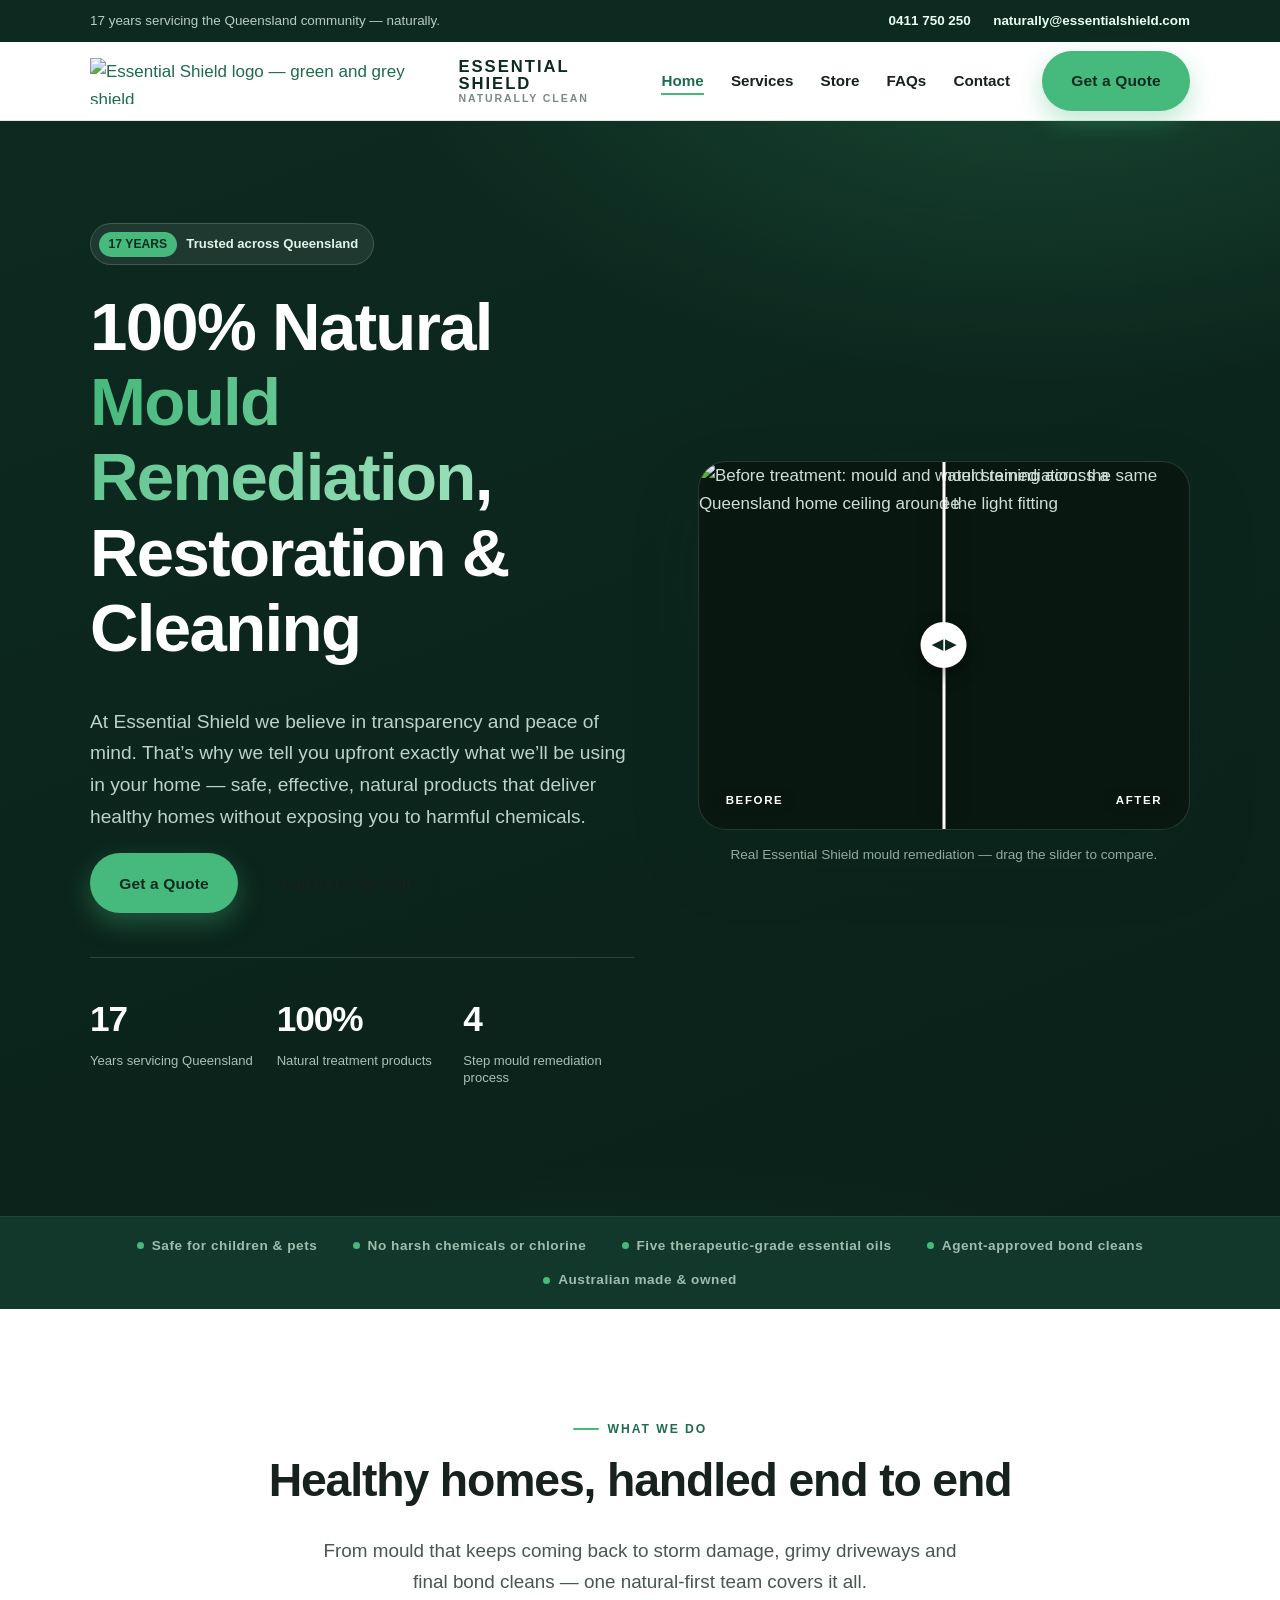
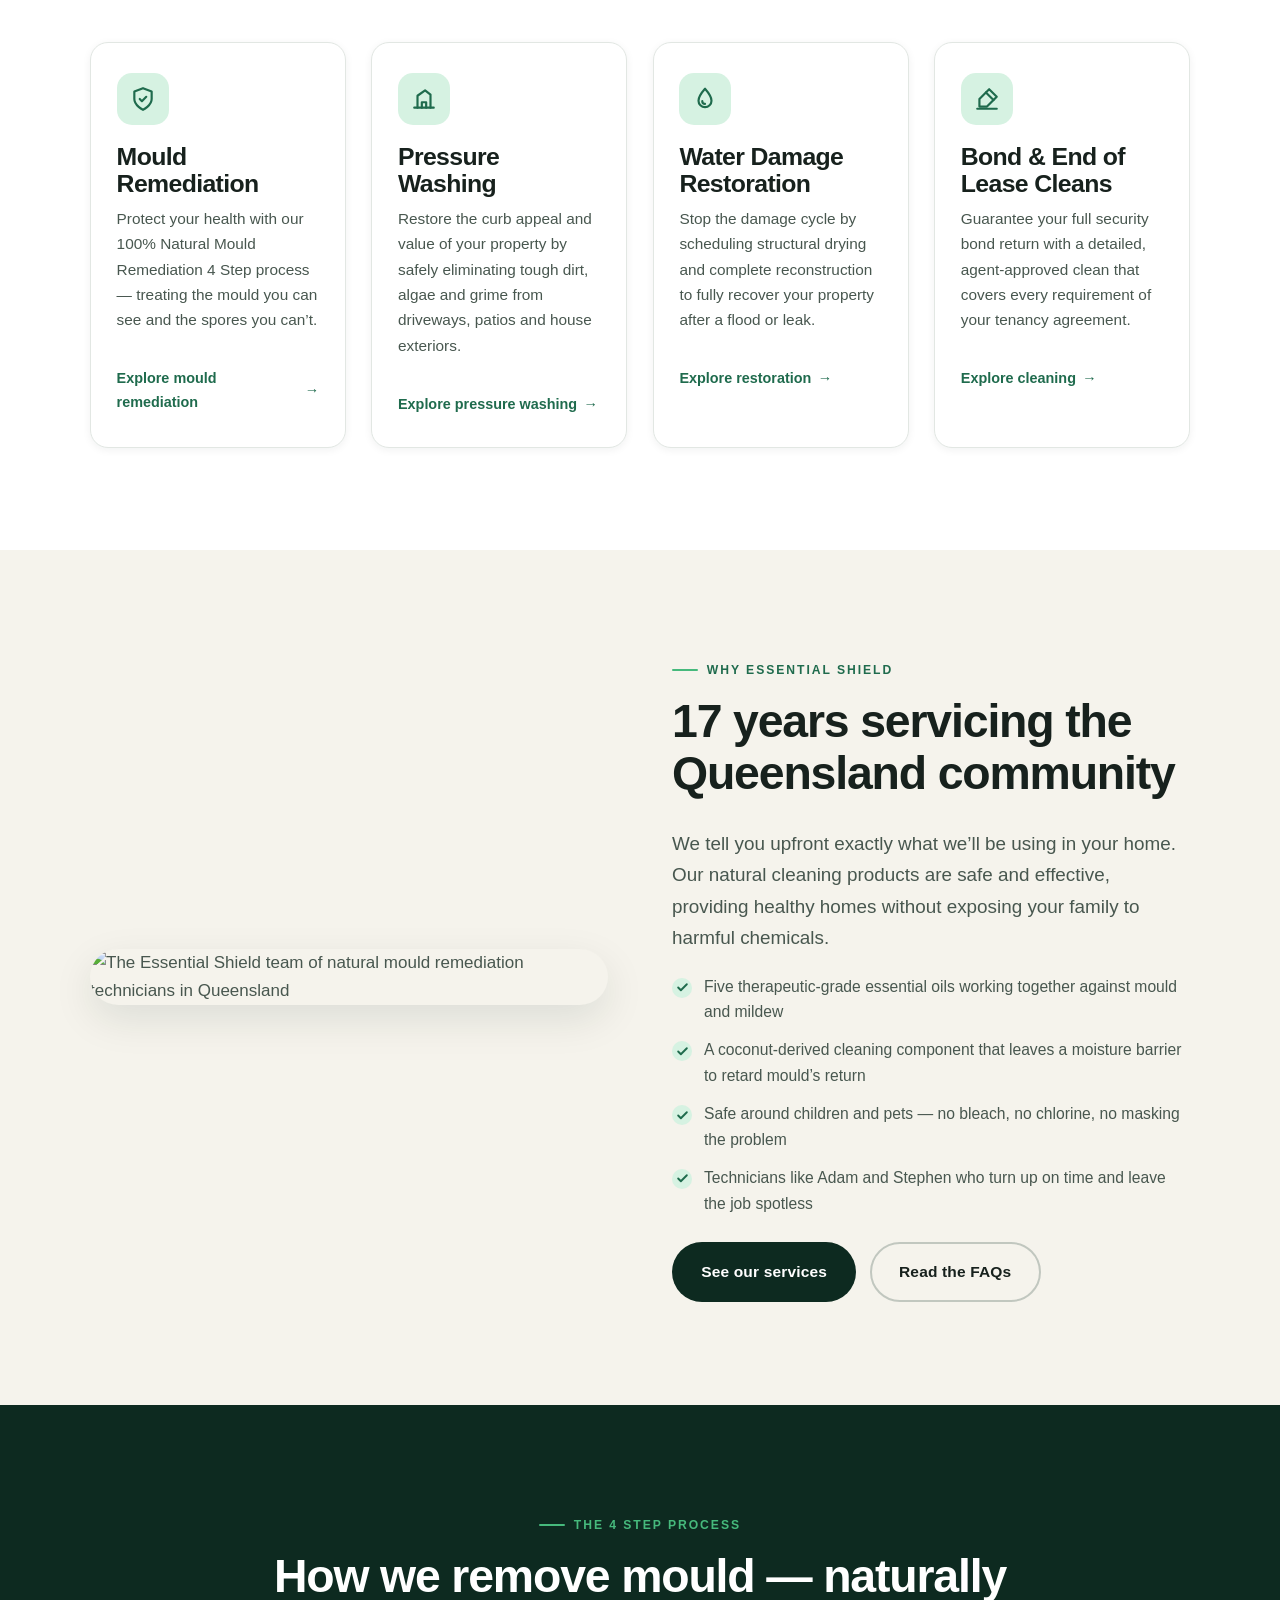
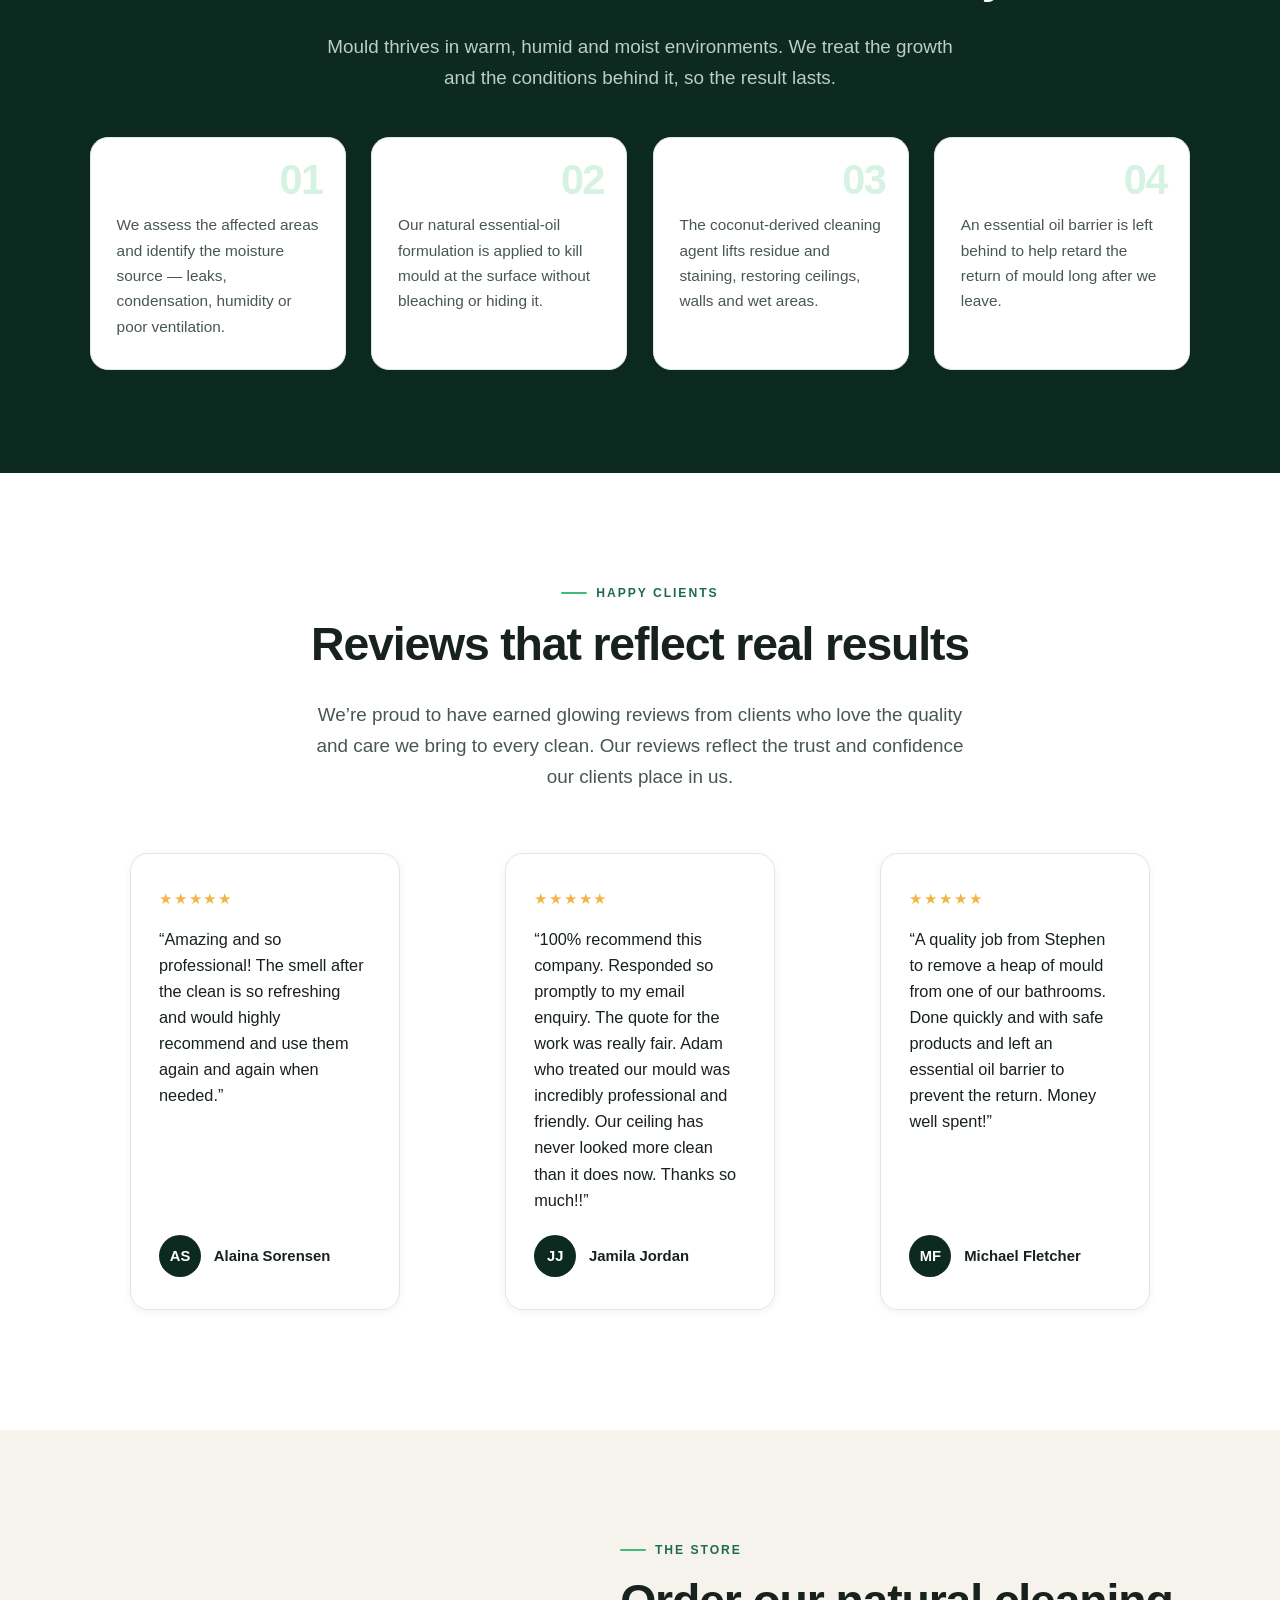
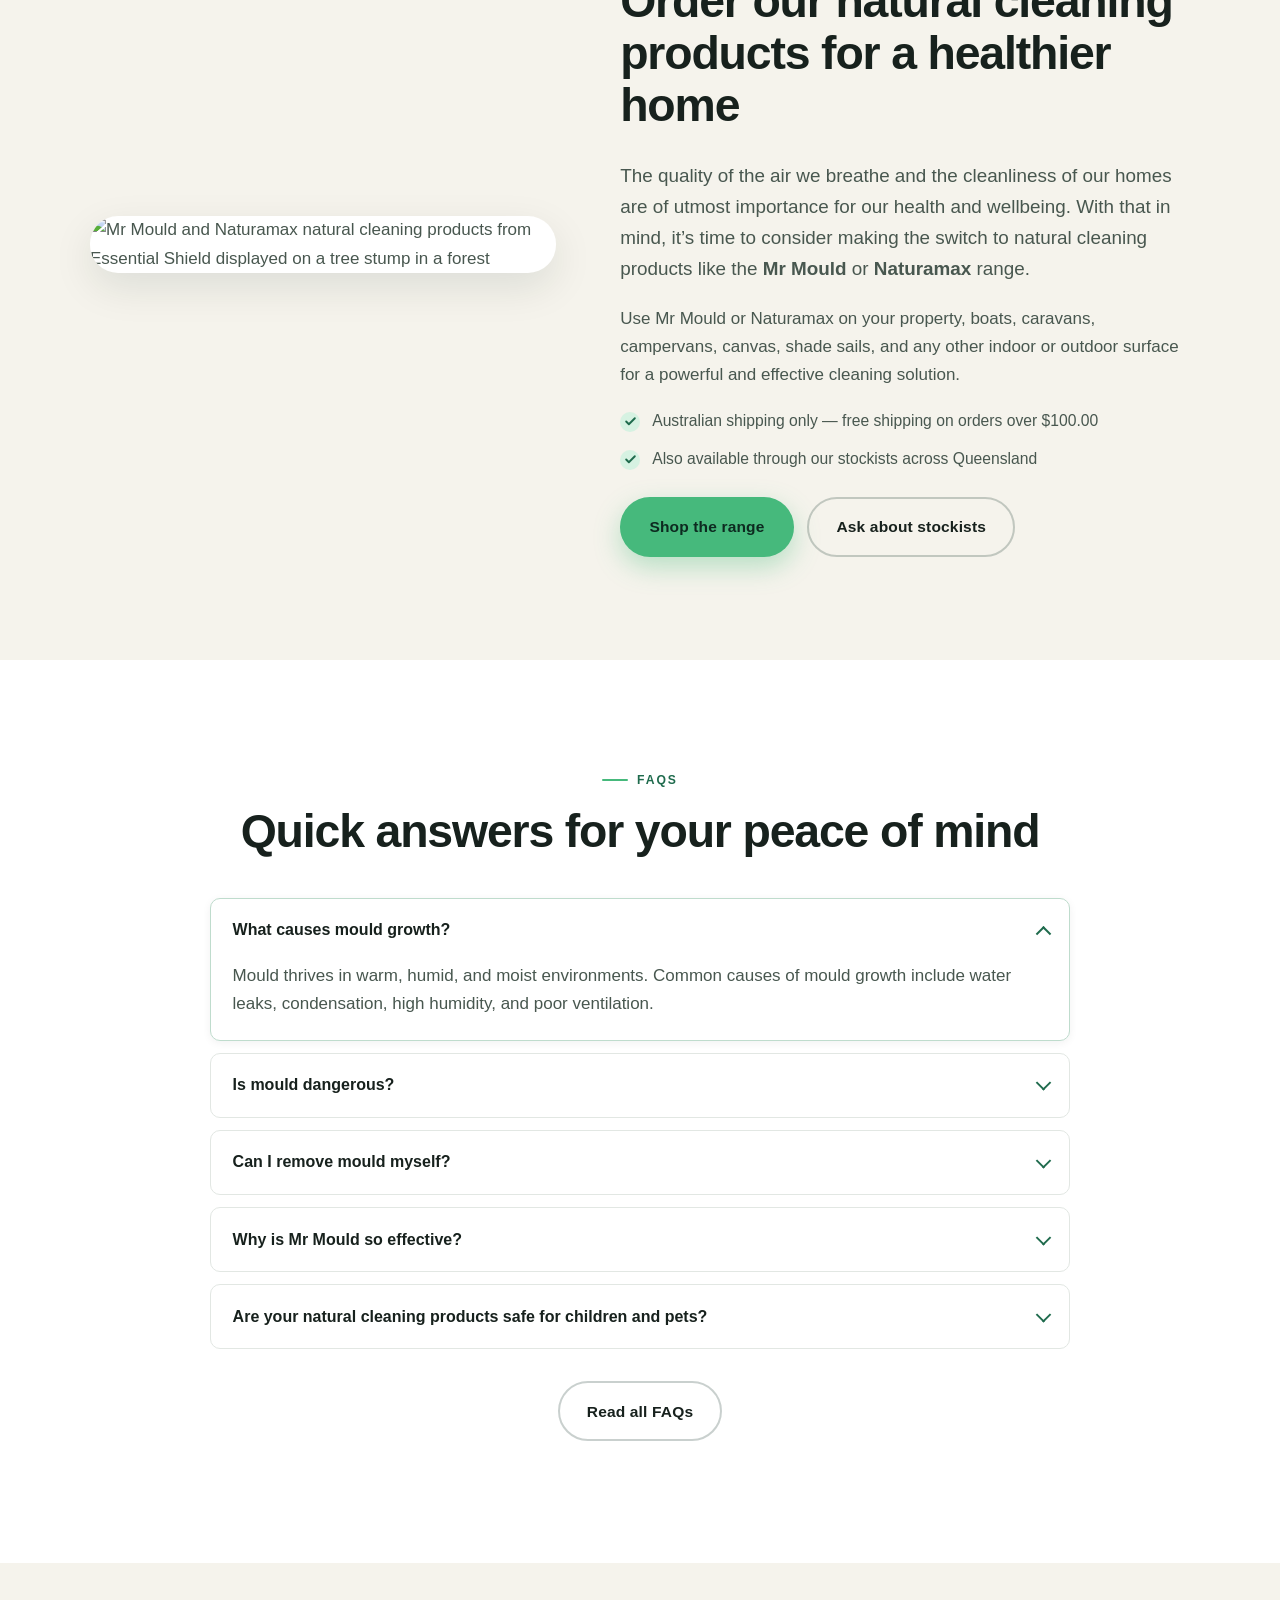
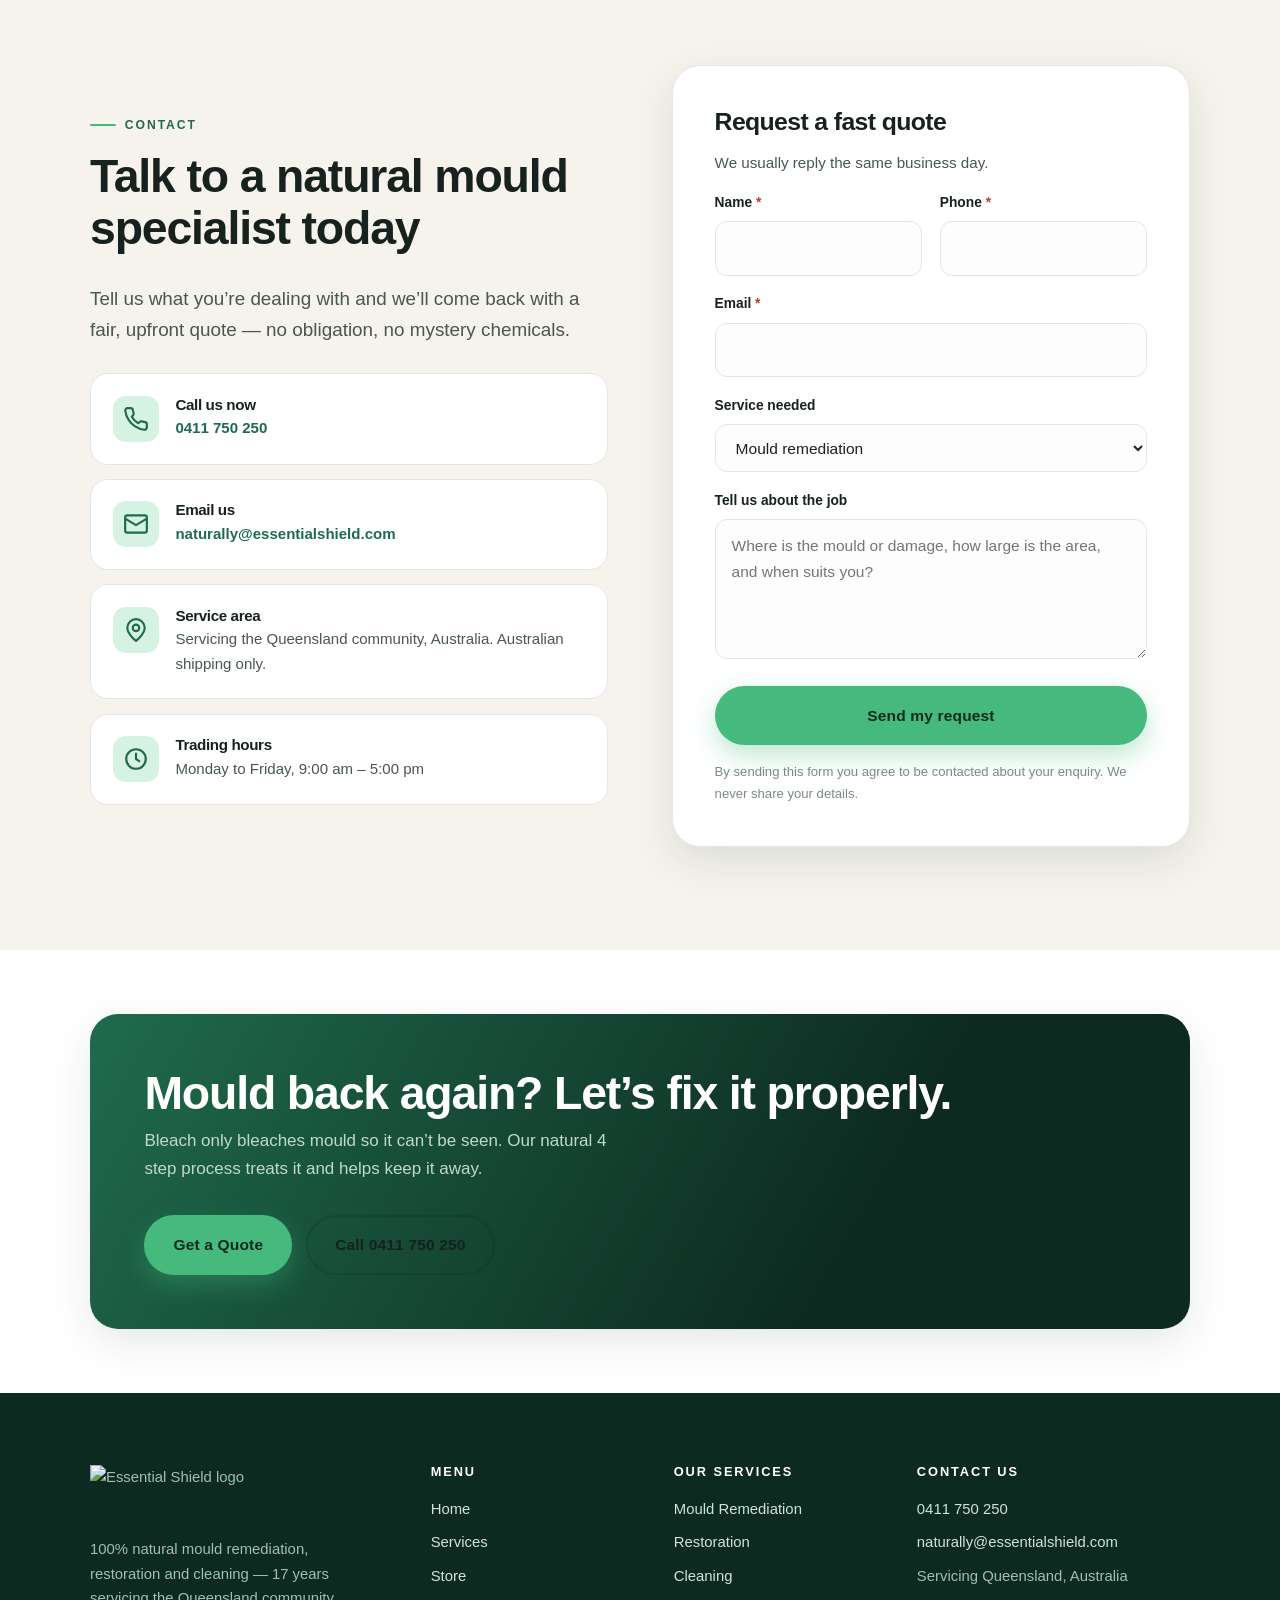
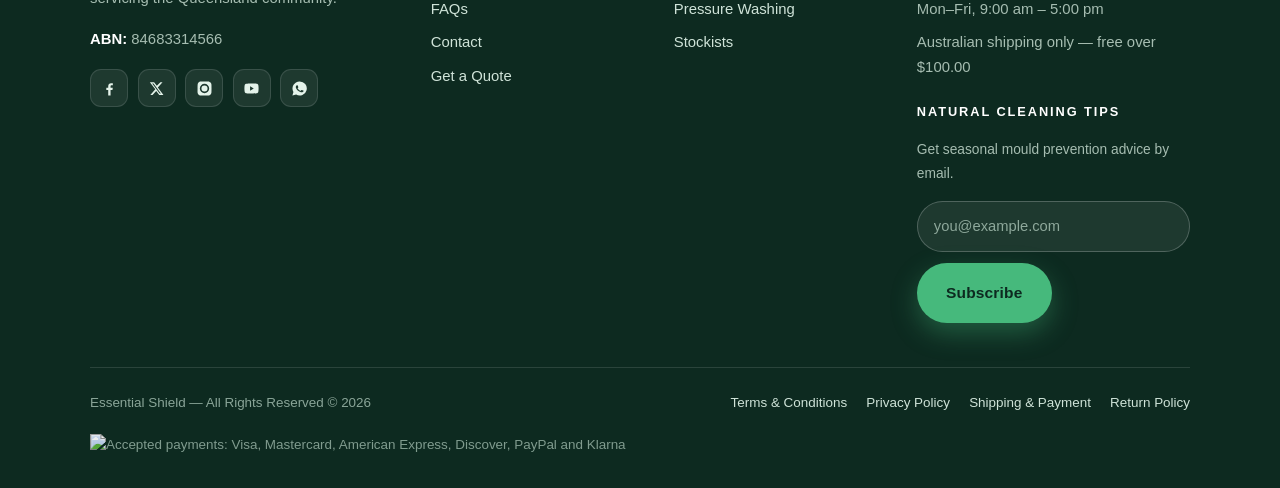
==== index.html @ 39d43b28 "feat: website redesign" ====
<!DOCTYPE html>
<html lang="en-AU">
<head>
<meta charset="utf-8">
<meta name="viewport" content="width=device-width, initial-scale=1">
<title>Essential Shield | 100% Natural Mould Remediation, Restoration &amp; Cleaning</title>
<meta name="description" content="Essential Shield delivers 100% natural mould remediation, water damage restoration, pressure washing and end of lease cleaning across Queensland. 17 years of chemical-free, family-safe results. Call 0411 750 250.">
<meta name="keywords" content="mould remediation, natural mould removal, water damage restoration, pressure washing, bond clean, Queensland, Mr Mould, Naturamax">
<meta name="author" content="Essential Shield">
<meta name="theme-color" content="#0d2a20">
<link rel="canonical" href="https://www.essentialshield.com/">
<meta property="og:type" content="website">
<meta property="og:title" content="Essential Shield | 100% Natural Mould Remediation, Restoration &amp; Cleaning">
<meta property="og:description" content="Healthy homes without harmful chemicals. 17 years servicing the Queensland community with 100% natural mould remediation, restoration and cleaning.">
<meta property="og:image" content="https://irp.cdn-website.com/32d4e7bd/dms3rep/multi/opt/Essential+Shield+Mould+Removal+-+Australia+%281%29+%281%29-1920w.jpg">
<meta property="og:url" content="https://www.essentialshield.com/">
<meta name="twitter:card" content="summary_large_image">
<link rel="icon" href="assets/favicon.svg" type="image/svg+xml">
<link rel="apple-touch-icon" href="assets/favicon.svg">
<link rel="stylesheet" href="assets/css/styles.css">
<script type="application/ld+json">
{
  "@context": "https://schema.org",
  "@type": "LocalBusiness",
  "name": "Essential Shield",
  "description": "100% natural mould remediation, water damage restoration, pressure washing and end of lease cleaning servicing the Queensland community.",
  "telephone": "+61411750250",
  "email": "naturally@essentialshield.com",
  "url": "https://www.essentialshield.com/",
  "image": "https://irp.cdn-website.com/32d4e7bd/dms3rep/multi/opt/ES+logo-132w.png",
  "areaServed": "Queensland, Australia",
  "address": { "@type": "PostalAddress", "addressRegion": "QLD", "addressCountry": "AU" },
  "openingHoursSpecification": {
    "@type": "OpeningHoursSpecification",
    "dayOfWeek": ["Monday","Tuesday","Wednesday","Thursday","Friday"],
    "opens": "09:00",
    "closes": "17:00"
  }
}
</script>
</head>
<body>
<a class="skip-link" href="#main">Skip to content</a>

<div class="topbar">
  <div class="wrap topbar__inner">
    <p style="margin:0">17 years servicing the Queensland community &mdash; naturally.</p>
    <ul class="topbar__list" style="list-style:none;margin:0;padding:0">
      <li><a href="tel:0411750250">0411&nbsp;750&nbsp;250</a></li>
      <li><a href="mailto:naturally@essentialshield.com">naturally@essentialshield.com</a></li>
    </ul>
  </div>
</div>

<header class="site-header">
  <div class="wrap site-header__inner">
    <a class="brand" href="index.html" aria-label="Essential Shield home">
      <img src="https://irp.cdn-website.com/32d4e7bd/dms3rep/multi/opt/ES+logo-132w.png" alt="Essential Shield logo — green and grey shield">
      <span class="brand__text">
        <span class="brand__name">Essential Shield</span>
        <span class="brand__tag">Naturally Clean</span>
      </span>
    </a>
    <button class="nav-toggle" type="button" aria-expanded="false" aria-controls="primary-nav" aria-label="Toggle navigation menu"><span></span></button>
    <nav class="nav" id="primary-nav" aria-label="Primary">
      <ul class="nav__list">
        <li><a href="index.html" aria-current="page">Home</a></li>
        <li><a href="services.html">Services</a></li>
        <li><a href="products.html">Store</a></li>
        <li><a href="faq.html">FAQs</a></li>
        <li><a href="contact.html">Contact</a></li>
      </ul>
      <a class="btn btn--primary" href="quote.html">Get a Quote</a>
    </nav>
  </div>
</header>

<main id="main">

  <!-- Hero -->
  <section class="hero">
    <div class="wrap hero__grid">
      <div>
        <p class="hero__badge"><b>17 YEARS</b> Trusted across Queensland</p>
        <h1>100% Natural <span class="accent">Mould Remediation</span>, Restoration &amp; Cleaning</h1>
        <p class="hero__lead">At Essential Shield we believe in transparency and peace of mind. That&rsquo;s why we tell you upfront exactly what we&rsquo;ll be using in your home &mdash; safe, effective, natural products that deliver healthy homes without exposing you to harmful chemicals.</p>
        <div class="btn-row">
          <a class="btn btn--primary" href="quote.html">Get a Quote</a>
          <a class="btn btn--ghost" href="tel:0411750250">Call 0411 750 250</a>
        </div>
        <dl class="hero__stats">
          <div><dt>17</dt><dd>Years servicing Queensland</dd></div>
          <div><dt>100%</dt><dd>Natural treatment products</dd></div>
          <div><dt>4</dt><dd>Step mould remediation process</dd></div>
        </dl>
      </div>

      <div>
        <figure class="ba" data-ba style="margin:0">
          <img src="https://irp.cdn-website.com/32d4e7bd/dms3rep/multi/opt/Essential+Shield+Mould+Removal+-+Australia+%282%29+%281%29-1920w.jpg" alt="Before treatment: mould and water staining across a Queensland home ceiling around the light fitting">
          <img class="ba__after" src="https://irp.cdn-website.com/32d4e7bd/dms3rep/multi/opt/Essential+Shield+Mould+Removal+-+Australia+%281%29+%281%29-1920w.jpg" alt="After Essential Shield natural mould remediation: the same ceiling clean, white and mould free">
          <span class="ba__tag ba__tag--before">Before</span>
          <span class="ba__tag ba__tag--after">After</span>
          <span class="ba__handle" aria-hidden="true"></span>
          <span class="ba__arrows" aria-hidden="true">&#9664; &#9654;</span>
          <input class="ba__range" type="range" min="0" max="100" value="50" aria-label="Drag to compare the ceiling before and after natural mould remediation">
        </figure>
        <p class="ba-caption">Real Essential Shield mould remediation &mdash; drag the slider to compare.</p>
      </div>
    </div>
  </section>

  <div class="trust">
    <div class="wrap">
      <ul class="trust__list">
        <li>Safe for children &amp; pets</li>
        <li>No harsh chemicals or chlorine</li>
        <li>Five therapeutic-grade essential oils</li>
        <li>Agent-approved bond cleans</li>
        <li>Australian made &amp; owned</li>
      </ul>
    </div>
  </div>

  <!-- Services -->
  <section class="section" id="services">
    <div class="wrap">
      <div class="center" style="margin-bottom:2.75rem">
        <p class="eyebrow">What we do</p>
        <h2>Healthy homes, handled end to end</h2>
        <p class="lead measure">From mould that keeps coming back to storm damage, grimy driveways and final bond cleans &mdash; one natural-first team covers it all.</p>
      </div>

      <div class="grid grid--4">
        <article class="card reveal">
          <span class="card__icon" aria-hidden="true">
            <svg viewBox="0 0 24 24" fill="none" stroke="currentColor" stroke-width="2" stroke-linecap="round" stroke-linejoin="round"><path d="M12 22s8-4 8-10V5l-8-3-8 3v7c0 6 8 10 8 10z"/><path d="M9 12l2 2 4-4"/></svg>
          </span>
          <h3>Mould Remediation</h3>
          <p>Protect your health with our 100% Natural Mould Remediation 4 Step process &mdash; treating the mould you can see and the spores you can&rsquo;t.</p>
          <a class="card__link" href="services.html#mould">Explore mould remediation</a>
        </article>

        <article class="card reveal">
          <span class="card__icon" aria-hidden="true">
            <svg viewBox="0 0 24 24" fill="none" stroke="currentColor" stroke-width="2" stroke-linecap="round" stroke-linejoin="round"><path d="M3 20h18"/><path d="M6 20V9l7-5 5 4v12"/><path d="M10 20v-5h4v5"/></svg>
          </span>
          <h3>Pressure Washing</h3>
          <p>Restore the curb appeal and value of your property by safely eliminating tough dirt, algae and grime from driveways, patios and house exteriors.</p>
          <a class="card__link" href="services.html#pressure">Explore pressure washing</a>
        </article>

        <article class="card reveal">
          <span class="card__icon" aria-hidden="true">
            <svg viewBox="0 0 24 24" fill="none" stroke="currentColor" stroke-width="2" stroke-linecap="round" stroke-linejoin="round"><path d="M12 2.5S6 9.3 6 13.5a6 6 0 0 0 12 0C18 9.3 12 2.5 12 2.5z"/><path d="M9.5 14a2.5 2.5 0 0 0 2.5 2.5"/></svg>
          </span>
          <h3>Water Damage Restoration</h3>
          <p>Stop the damage cycle by scheduling structural drying and complete reconstruction to fully recover your property after a flood or leak.</p>
          <a class="card__link" href="services.html#restoration">Explore restoration</a>
        </article>

        <article class="card reveal">
          <span class="card__icon" aria-hidden="true">
            <svg viewBox="0 0 24 24" fill="none" stroke="currentColor" stroke-width="2" stroke-linecap="round" stroke-linejoin="round"><path d="M14 3l7 7-9 9H5v-7l9-9z"/><path d="M11 6l7 7"/><path d="M3 21h18"/></svg>
          </span>
          <h3>Bond &amp; End of Lease Cleans</h3>
          <p>Guarantee your full security bond return with a detailed, agent-approved clean that covers every requirement of your tenancy agreement.</p>
          <a class="card__link" href="services.html#cleaning">Explore cleaning</a>
        </article>
      </div>
    </div>
  </section>

  <!-- Why natural / team -->
  <section class="section section--sand">
    <div class="wrap split">
      <div class="split__media reveal">
        <img src="https://irp.cdn-website.com/32d4e7bd/dms3rep/multi/opt/team+photograph-1920w.png" alt="The Essential Shield team of natural mould remediation technicians in Queensland" loading="lazy">
      </div>
      <div>
        <p class="eyebrow">Why Essential Shield</p>
        <h2>17 years servicing the Queensland community</h2>
        <p class="lead">We tell you upfront exactly what we&rsquo;ll be using in your home. Our natural cleaning products are safe and effective, providing healthy homes without exposing your family to harmful chemicals.</p>
        <ul class="ticks">
          <li>Five therapeutic-grade essential oils working together against mould and mildew</li>
          <li>A coconut-derived cleaning component that leaves a moisture barrier to retard mould&rsquo;s return</li>
          <li>Safe around children and pets &mdash; no bleach, no chlorine, no masking the problem</li>
          <li>Technicians like Adam and Stephen who turn up on time and leave the job spotless</li>
        </ul>
        <div class="btn-row">
          <a class="btn btn--dark" href="services.html">See our services</a>
          <a class="btn btn--ghost" href="faq.html">Read the FAQs</a>
        </div>
      </div>
    </div>
  </section>

  <!-- Process -->
  <section class="section section--forest">
    <div class="wrap">
      <div class="center" style="margin-bottom:2.75rem">
        <p class="eyebrow">The 4 step process</p>
        <h2>How we remove mould &mdash; naturally</h2>
        <p class="lead measure">Mould thrives in warm, humid and moist environments. We treat the growth and the conditions behind it, so the result lasts.</p>
      </div>
      <div class="grid grid--4">
        <article class="card card--num reveal">
          <span class="num" aria-hidden="true">01</span>
          <h3>Inspect</h3>
          <p>We assess the affected areas and identify the moisture source &mdash; leaks, condensation, humidity or poor ventilation.</p>
        </article>
        <article class="card card--num reveal">
          <span class="num" aria-hidden="true">02</span>
          <h3>Treat</h3>
          <p>Our natural essential-oil formulation is applied to kill mould at the surface without bleaching or hiding it.</p>
        </article>
        <article class="card card--num reveal">
          <span class="num" aria-hidden="true">03</span>
          <h3>Clean</h3>
          <p>The coconut-derived cleaning agent lifts residue and staining, restoring ceilings, walls and wet areas.</p>
        </article>
        <article class="card card--num reveal">
          <span class="num" aria-hidden="true">04</span>
          <h3>Protect</h3>
          <p>An essential oil barrier is left behind to help retard the return of mould long after we leave.</p>
        </article>
      </div>
    </div>
  </section>

  <!-- Testimonials -->
  <section class="section">
    <div class="wrap">
      <div class="center" style="margin-bottom:2.75rem">
        <p class="eyebrow">Happy clients</p>
        <h2>Reviews that reflect real results</h2>
        <p class="lead measure">We&rsquo;re proud to have earned glowing reviews from clients who love the quality and care we bring to every clean. Our reviews reflect the trust and confidence our clients place in us.</p>
      </div>
      <div class="grid grid--3">
        <figure class="quote reveal">
          <p class="stars" aria-label="5 out of 5 stars">&#9733;&#9733;&#9733;&#9733;&#9733;</p>
          <blockquote>&ldquo;Amazing and so professional! The smell after the clean is so refreshing and would highly recommend and use them again and again when needed.&rdquo;</blockquote>
          <figcaption><span class="avatar" aria-hidden="true">AS</span><cite>Alaina Sorensen</cite></figcaption>
        </figure>
        <figure class="quote reveal">
          <p class="stars" aria-label="5 out of 5 stars">&#9733;&#9733;&#9733;&#9733;&#9733;</p>
          <blockquote>&ldquo;100% recommend this company. Responded so promptly to my email enquiry. The quote for the work was really fair. Adam who treated our mould was incredibly professional and friendly. Our ceiling has never looked more clean than it does now. Thanks so much!!&rdquo;</blockquote>
          <figcaption><span class="avatar" aria-hidden="true">JJ</span><cite>Jamila Jordan</cite></figcaption>
        </figure>
        <figure class="quote reveal">
          <p class="stars" aria-label="5 out of 5 stars">&#9733;&#9733;&#9733;&#9733;&#9733;</p>
          <blockquote>&ldquo;A quality job from Stephen to remove a heap of mould from one of our bathrooms. Done quickly and with safe products and left an essential oil barrier to prevent the return. Money well spent!&rdquo;</blockquote>
          <figcaption><span class="avatar" aria-hidden="true">MF</span><cite>Michael Fletcher</cite></figcaption>
        </figure>
      </div>
    </div>
  </section>

  <!-- Products -->
  <section class="section section--sand" id="store">
    <div class="wrap split split--narrow">
      <div class="split__media reveal" style="background:#fff">
        <img src="https://irp.cdn-website.com/32d4e7bd/dms3rep/multi/opt/Essential+shield+product+group+shot-1077w.png" alt="Mr Mould and Naturamax natural cleaning products from Essential Shield displayed on a tree stump in a forest" loading="lazy">
      </div>
      <div>
        <p class="eyebrow">The store</p>
        <h2>Order our natural cleaning products for a healthier home</h2>
        <p class="lead">The quality of the air we breathe and the cleanliness of our homes are of utmost importance for our health and wellbeing. With that in mind, it&rsquo;s time to consider making the switch to natural cleaning products like the <strong>Mr Mould</strong> or <strong>Naturamax</strong> range.</p>
        <p>Use Mr Mould or Naturamax on your property, boats, caravans, campervans, canvas, shade sails, and any other indoor or outdoor surface for a powerful and effective cleaning solution.</p>
        <ul class="ticks">
          <li>Australian shipping only &mdash; free shipping on orders over $100.00</li>
          <li>Also available through our stockists across Queensland</li>
        </ul>
        <div class="btn-row">
          <a class="btn btn--primary" href="products.html">Shop the range</a>
          <a class="btn btn--ghost" href="contact.html">Ask about stockists</a>
        </div>
      </div>
    </div>
  </section>

  <!-- FAQ -->
  <section class="section" id="faq">
    <div class="wrap">
      <div class="center" style="margin-bottom:2.5rem">
        <p class="eyebrow">FAQs</p>
        <h2>Quick answers for your peace of mind</h2>
      </div>
      <div class="faq">
        <details open>
          <summary>What causes mould growth?</summary>
          <div class="faq__body"><p>Mould thrives in warm, humid, and moist environments. Common causes of mould growth include water leaks, condensation, high humidity, and poor ventilation.</p></div>
        </details>
        <details>
          <summary>Is mould dangerous?</summary>
          <div class="faq__body"><p>Yes, mould can cause a range of health problems, especially for people with respiratory issues, allergies, or weakened immune systems. Mould can also damage your home&rsquo;s structure and belongings.</p></div>
        </details>
        <details>
          <summary>Can I remove mould myself?</summary>
          <div class="faq__body"><p>While some minor mould problems can be DIY-ed, it&rsquo;s best to hire a professional mould removal service.</p></div>
        </details>
        <details>
          <summary>Why is Mr Mould so effective?</summary>
          <div class="faq__body"><p>Mr Mould harnesses the powerful unique blend of five therapeutic grade essential oils to create the time-proven perfect &ldquo;natural&rdquo; storm against mould and mildew. The cleaning component of the product is derived from coconut &mdash; the residual coating left on the surface creates somewhat of a moisture barrier that assists in retarding the return of mould.</p></div>
        </details>
        <details>
          <summary>Are your natural cleaning products safe for children and pets?</summary>
          <div class="faq__body"><p>Yes.</p></div>
        </details>
      </div>
      <p class="center" style="margin-top:2rem"><a class="btn btn--ghost" href="faq.html">Read all FAQs</a></p>
    </div>
  </section>

  <!-- Contact -->
  <section class="section section--sand" id="contact">
    <div class="wrap split">
      <div>
        <p class="eyebrow">Contact</p>
        <h2>Talk to a natural mould specialist today</h2>
        <p class="lead">Tell us what you&rsquo;re dealing with and we&rsquo;ll come back with a fair, upfront quote &mdash; no obligation, no mystery chemicals.</p>
        <div class="grid" style="gap:.9rem;margin-top:1.75rem">
          <div class="info-tile">
            <span class="card__icon" aria-hidden="true"><svg viewBox="0 0 24 24" fill="none" stroke="currentColor" stroke-width="2" stroke-linecap="round" stroke-linejoin="round"><path d="M22 16.9v3a2 2 0 0 1-2.2 2 19.8 19.8 0 0 1-8.6-3.1 19.5 19.5 0 0 1-6-6A19.8 19.8 0 0 1 2.1 4.2 2 2 0 0 1 4.1 2h3a2 2 0 0 1 2 1.7c.1 1 .4 1.9.7 2.8a2 2 0 0 1-.5 2.1L8.1 9.9a16 16 0 0 0 6 6l1.3-1.2a2 2 0 0 1 2.1-.5c.9.3 1.8.6 2.8.7a2 2 0 0 1 1.7 2z"/></svg></span>
            <div><h4>Call us now</h4><p><a href="tel:0411750250">0411 750 250</a></p></div>
          </div>
          <div class="info-tile">
            <span class="card__icon" aria-hidden="true"><svg viewBox="0 0 24 24" fill="none" stroke="currentColor" stroke-width="2" stroke-linecap="round" stroke-linejoin="round"><rect x="2" y="4" width="20" height="16" rx="2"/><path d="m2 7 10 6 10-6"/></svg></span>
            <div><h4>Email us</h4><p><a href="mailto:naturally@essentialshield.com">naturally@essentialshield.com</a></p></div>
          </div>
          <div class="info-tile">
            <span class="card__icon" aria-hidden="true"><svg viewBox="0 0 24 24" fill="none" stroke="currentColor" stroke-width="2" stroke-linecap="round" stroke-linejoin="round"><path d="M20 10c0 6-8 12-8 12S4 16 4 10a8 8 0 1 1 16 0z"/><circle cx="12" cy="10" r="3"/></svg></span>
            <div><h4>Service area</h4><p>Servicing the Queensland community, Australia. Australian shipping only.</p></div>
          </div>
          <div class="info-tile">
            <span class="card__icon" aria-hidden="true"><svg viewBox="0 0 24 24" fill="none" stroke="currentColor" stroke-width="2" stroke-linecap="round" stroke-linejoin="round"><circle cx="12" cy="12" r="9"/><path d="M12 7v5l3 2"/></svg></span>
            <div><h4>Trading hours</h4><p>Monday to Friday, 9:00 am &ndash; 5:00 pm</p></div>
          </div>
        </div>
      </div>

      <div class="form-card">
        <h3>Request a fast quote</h3>
        <p style="font-size:.95rem">We usually reply the same business day.</p>
        <form method="POST" action="https://vision.leadrai.com/api/forms/4dfea5213f838b89b8fd940221481367" data-leadr novalidate>
          <div class="form-status" aria-live="polite"></div>
          <input type="hidden" name="_form" value="Quick quote">
          <input type="hidden" name="_page" value="">
          <input type="text" name="_gotcha" tabindex="-1" autocomplete="off" style="display:none">

          <div class="field-row">
            <div class="field">
              <label for="q-name">Name <span class="req">*</span></label>
              <input id="q-name" type="text" name="name" autocomplete="name" required>
            </div>
            <div class="field">
              <label for="q-phone">Phone <span class="req">*</span></label>
              <input id="q-phone" type="tel" name="phone" autocomplete="tel" required>
            </div>
          </div>
          <div class="field">
            <label for="q-email">Email <span class="req">*</span></label>
            <input id="q-email" type="email" name="email" autocomplete="email" required>
          </div>
          <div class="field">
            <label for="q-service">Service needed</label>
            <select id="q-service" name="Service needed">
              <option>Mould remediation</option>
              <option>Pressure washing</option>
              <option>Water damage restoration</option>
              <option>Bond &amp; end of lease clean</option>
              <option>Product or stockist enquiry</option>
            </select>
          </div>
          <div class="field">
            <label for="q-details">Tell us about the job</label>
            <textarea id="q-details" name="Job details" placeholder="Where is the mould or damage, how large is the area, and when suits you?"></textarea>
          </div>
          <button class="btn btn--primary btn--block" type="submit">Send my request</button>
          <p class="form-note">By sending this form you agree to be contacted about your enquiry. We never share your details.</p>
        </form>
      </div>
    </div>
  </section>

  <section class="section--tight">
    <div class="wrap">
      <div class="cta-band">
        <div>
          <h2>Mould back again? Let&rsquo;s fix it properly.</h2>
          <p>Bleach only bleaches mould so it can&rsquo;t be seen. Our natural 4 step process treats it and helps keep it away.</p>
        </div>
        <div class="btn-row">
          <a class="btn btn--primary" href="quote.html">Get a Quote</a>
          <a class="btn btn--ghost" href="tel:0411750250">Call 0411 750 250</a>
        </div>
      </div>
    </div>
  </section>

</main>

<footer class="site-footer">
  <div class="wrap">
    <div class="footer__grid">
      <div class="footer__brand">
        <img src="https://irp.cdn-website.com/32d4e7bd/dms3rep/multi/opt/ES+logo-132w.png" alt="Essential Shield logo">
        <p>100% natural mould remediation, restoration and cleaning &mdash; 17 years servicing the Queensland community.</p>
        <p style="margin-bottom:0"><strong style="color:#fff">ABN:</strong> 84683314566</p>
        <div class="socials">
          <a href="https://facebook.com/Essentialshield" aria-label="Essential Shield on Facebook" rel="noopener" target="_blank"><svg viewBox="0 0 24 24" aria-hidden="true"><path d="M13.5 22v-8h2.7l.4-3.1h-3.1V8.9c0-.9.25-1.5 1.55-1.5H16.7V4.6c-.3 0-1.3-.1-2.45-.1-2.4 0-4.05 1.5-4.05 4.2v2.2H7.5V14h2.7v8h3.3z"/></svg></a>
          <a href="https://twitter.com/EssentialShield" aria-label="Essential Shield on X (Twitter)" rel="noopener" target="_blank"><svg viewBox="0 0 24 24" aria-hidden="true"><path d="M17.5 3h3l-6.6 7.5L21.8 21h-5.9l-4.3-5.6L6.4 21H3.3l7-8L2.6 3h6l3.9 5.2L17.5 3zm-1.1 16.1h1.7L7.7 4.8H5.9l10.5 14.3z"/></svg></a>
          <a href="https://instagram.com/essentialshield" aria-label="Essential Shield on Instagram" rel="noopener" target="_blank"><svg viewBox="0 0 24 24" aria-hidden="true"><path d="M12 2.2c3.2 0 3.6 0 4.9.07 1.2.06 1.8.25 2.2.42.6.22 1 .48 1.4.9.43.42.7.82.92 1.4.17.42.36 1.04.42 2.2.06 1.3.07 1.7.07 4.9s0 3.6-.07 4.9c-.06 1.2-.25 1.8-.42 2.2-.22.6-.5 1-.92 1.4-.42.43-.8.7-1.4.92-.42.17-1 .36-2.2.42-1.3.06-1.7.07-4.9.07s-3.6 0-4.9-.07c-1.2-.06-1.8-.25-2.2-.42-.6-.22-1-.5-1.4-.92-.43-.42-.7-.8-.92-1.4-.17-.42-.36-1-.42-2.2C2.2 15.6 2.2 15.2 2.2 12s0-3.6.07-4.9c.06-1.2.25-1.8.42-2.2.22-.6.5-1 .92-1.4.42-.43.8-.7 1.4-.92.42-.17 1-.36 2.2-.42C8.4 2.2 8.8 2.2 12 2.2zm0 3.2A6.6 6.6 0 1 0 18.6 12 6.6 6.6 0 0 0 12 5.4zm0 10.9A4.3 4.3 0 1 1 16.3 12 4.3 4.3 0 0 1 12 16.3zm6.9-11.1a1.55 1.55 0 1 1-1.55-1.55A1.55 1.55 0 0 1 18.9 5.2z"/></svg></a>
          <a href="https://youtube.com/essentialshield" aria-label="Essential Shield on YouTube" rel="noopener" target="_blank"><svg viewBox="0 0 24 24" aria-hidden="true"><path d="M21.6 7.2a2.5 2.5 0 0 0-1.76-1.77C18.25 5 12 5 12 5s-6.25 0-7.84.43A2.5 2.5 0 0 0 2.4 7.2 26 26 0 0 0 2 12a26 26 0 0 0 .4 4.8 2.5 2.5 0 0 0 1.76 1.77C5.75 19 12 19 12 19s6.25 0 7.84-.43a2.5 2.5 0 0 0 1.76-1.77A26 26 0 0 0 22 12a26 26 0 0 0-.4-4.8zM10 15.1V8.9l5.2 3.1z"/></svg></a>
          <a href="https://wa.me/0411750250" aria-label="Message Essential Shield on WhatsApp" rel="noopener" target="_blank"><svg viewBox="0 0 24 24" aria-hidden="true"><path d="M12 2a10 10 0 0 0-8.6 15L2 22l5.2-1.4A10 10 0 1 0 12 2zm5.4 14.1c-.23.64-1.34 1.25-1.85 1.29-.5.05-.95.23-3.2-.67-2.7-1.06-4.4-3.8-4.5-4-.14-.2-1.08-1.44-1.08-2.74s.68-1.94.92-2.2a1 1 0 0 1 .7-.33h.5c.16 0 .38-.06.59.45l.8 1.95c.07.14.11.3.02.48l-.3.46-.44.48c-.14.14-.29.3-.12.58.16.28.73 1.2 1.57 1.95 1.08.96 2 1.26 2.27 1.4.28.14.44.12.6-.07l.87-1c.2-.25.38-.2.63-.11l1.8.85c.25.12.42.18.48.28.06.1.06.6-.17 1.24z"/></svg></a>
        </div>
      </div>

      <div>
        <h4>Menu</h4>
        <ul class="footer__list">
          <li><a href="index.html">Home</a></li>
          <li><a href="services.html">Services</a></li>
          <li><a href="products.html">Store</a></li>
          <li><a href="faq.html">FAQs</a></li>
          <li><a href="contact.html">Contact</a></li>
          <li><a href="quote.html">Get a Quote</a></li>
        </ul>
      </div>

      <div>
        <h4>Our Services</h4>
        <ul class="footer__list">
          <li><a href="services.html#mould">Mould Remediation</a></li>
          <li><a href="services.html#restoration">Restoration</a></li>
          <li><a href="services.html#cleaning">Cleaning</a></li>
          <li><a href="services.html#pressure">Pressure Washing</a></li>
          <li><a href="products.html#stockists">Stockists</a></li>
        </ul>
      </div>

      <div>
        <h4>Contact Us</h4>
        <ul class="footer__list">
          <li><a href="tel:+61411750250">0411 750 250</a></li>
          <li><a href="mailto:naturally@essentialshield.com">naturally@essentialshield.com</a></li>
          <li>Servicing Queensland, Australia</li>
          <li>Mon&ndash;Fri, 9:00 am &ndash; 5:00 pm</li>
          <li>Australian shipping only &mdash; free over $100.00</li>
        </ul>

        <h4 style="margin-top:1.6rem">Natural cleaning tips</h4>
        <form class="newsletter-form" method="POST" action="https://vision.leadrai.com/api/forms/4dfea5213f838b89b8fd940221481367" data-leadr novalidate>
          <div class="form-status" aria-live="polite"></div>
          <input type="hidden" name="_form" value="Newsletter">
          <input type="hidden" name="_page" value="">
          <input type="text" name="_gotcha" tabindex="-1" autocomplete="off" style="display:none">
          <label for="nl-email-home" style="font-size:.86rem">Get seasonal mould prevention advice by email.</label>
          <div class="newsletter">
            <input id="nl-email-home" type="email" name="email" placeholder="you@example.com" autocomplete="email" required>
            <button class="btn btn--primary" type="submit">Subscribe</button>
          </div>
        </form>
      </div>
    </div>

    <div class="footer__bottom">
      <p style="margin:0">Essential Shield &mdash; All Rights Reserved &copy; <span data-year>2026</span></p>
      <div class="footer__legal">
        <a href="policies.html#terms">Terms &amp; Conditions</a>
        <a href="policies.html#privacy">Privacy Policy</a>
        <a href="policies.html#shipping">Shipping &amp; Payment</a>
        <a href="policies.html#returns">Return Policy</a>
      </div>
      <img src="https://irp.cdn-website.com/32d4e7bd/dms3rep/multi/opt/Payment-4553da06-408w.png" alt="Accepted payments: Visa, Mastercard, American Express, Discover, PayPal and Klarna" loading="lazy">
    </div>
  </div>
</footer>

<div class="callbar">
  <a class="btn btn--dark" href="tel:0411750250">Call now</a>
  <a class="btn btn--primary" href="quote.html">Get a Quote</a>
</div>

<script src="assets/js/main.js"></script>
</body>
</html>
---- assets/css/styles.css ----
/* ==========================================================================
   Essential Shield — Design System
   ========================================================================== */

:root {
  --forest: #0d2a20;
  --forest-2: #12382b;
  --moss: #1f6b4d;
  --leaf: #46b97c;
  --leaf-soft: #d6f2e2;
  --sand: #f5f3ec;
  --paper: #ffffff;
  --ink: #17211d;
  --ink-2: #48574f;
  --ink-3: #7c8a83;
  --line: #e2e7e3;
  --amber: #f2b544;

  --radius-s: 10px;
  --radius: 18px;
  --radius-l: 28px;

  --shadow-s: 0 2px 8px rgba(13, 42, 32, .06);
  --shadow: 0 14px 40px rgba(13, 42, 32, .10);
  --shadow-l: 0 30px 70px rgba(13, 42, 32, .16);

  --maxw: 1180px;
  --pad: clamp(1.15rem, 4vw, 2.5rem);

  --sans: "Inter", -apple-system, BlinkMacSystemFont, "Segoe UI", Roboto,
    "Helvetica Neue", Arial, sans-serif;
}

/* Reset ------------------------------------------------------------------ */
*,
*::before,
*::after { box-sizing: border-box; }

html { scroll-behavior: smooth; -webkit-text-size-adjust: 100%; }

body {
  margin: 0;
  font-family: var(--sans);
  font-size: 17px;
  line-height: 1.65;
  color: var(--ink-2);
  background: var(--paper);
  -webkit-font-smoothing: antialiased;
  overflow-x: hidden;
}

img { max-width: 100%; display: block; }
a { color: var(--moss); text-decoration: none; }
a:hover { color: var(--leaf); }

h1, h2, h3, h4, h5 {
  margin: 0 0 .6em;
  color: var(--ink);
  line-height: 1.12;
  letter-spacing: -.025em;
  font-weight: 800;
}
h1 { font-size: clamp(2.35rem, 6vw, 4.2rem); }
h2 { font-size: clamp(1.85rem, 4vw, 2.9rem); }
h3 { font-size: clamp(1.25rem, 2.2vw, 1.55rem); }
h4 { font-size: 1.08rem; }
p  { margin: 0 0 1.1em; }
ul { margin: 0 0 1.1em; padding-left: 1.15rem; }

:focus-visible {
  outline: 3px solid var(--leaf);
  outline-offset: 3px;
  border-radius: 4px;
}

/* Layout ----------------------------------------------------------------- */
.wrap {
  width: 100%;
  max-width: var(--maxw);
  margin-inline: auto;
  padding-inline: var(--pad);
}
.section { padding: clamp(3.75rem, 8vw, 7rem) 0; }
.section--tight { padding: clamp(2.75rem, 5vw, 4.5rem) 0; }
.section--sand { background: var(--sand); }
.section--forest { background: var(--forest); color: #c9d8d0; }
.section--forest h2,
.section--forest h3,
.section--forest h4 { color: #fff; }

.skip-link {
  position: absolute;
  left: -9999px;
  top: 0;
  background: var(--forest);
  color: #fff;
  padding: .75rem 1.25rem;
  z-index: 200;
  border-radius: 0 0 8px 0;
}
.skip-link:focus { left: 0; color: #fff; }

.eyebrow {
  display: inline-flex;
  align-items: center;
  gap: .55rem;
  font-size: .76rem;
  font-weight: 700;
  letter-spacing: .16em;
  text-transform: uppercase;
  color: var(--moss);
  margin: 0 0 1rem;
}
.eyebrow::before {
  content: "";
  width: 26px;
  height: 2px;
  background: var(--leaf);
  border-radius: 2px;
}
.section--forest .eyebrow { color: var(--leaf); }

.lead { font-size: clamp(1.02rem, 1.6vw, 1.18rem); color: var(--ink-2); }
.section--forest .lead { color: #bccdc4; }
.measure { max-width: 62ch; }
.center { text-align: center; }
.center .eyebrow { justify-content: center; }
.center .measure { margin-inline: auto; }

/* Buttons ---------------------------------------------------------------- */
.btn {
  display: inline-flex;
  align-items: center;
  justify-content: center;
  gap: .55rem;
  padding: .95rem 1.7rem;
  border: 2px solid transparent;
  border-radius: 999px;
  font: inherit;
  font-weight: 700;
  font-size: .97rem;
  letter-spacing: .01em;
  cursor: pointer;
  transition: transform .18s ease, box-shadow .18s ease, background .18s ease,
    color .18s ease, border-color .18s ease;
  white-space: nowrap;
}
.btn:hover { transform: translateY(-2px); }
.btn--primary {
  background: var(--leaf);
  color: var(--forest);
  box-shadow: 0 10px 26px rgba(70, 185, 124, .35);
}
.btn--primary:hover { background: #3aa76d; color: #fff; }
.btn--dark { background: var(--forest); color: #fff; }
.btn--dark:hover { background: var(--forest-2); color: #fff; }
.btn--ghost {
  background: transparent;
  border-color: rgba(13, 42, 32, .22);
  color: var(--ink);
}
.btn--ghost:hover { border-color: var(--forest); color: var(--forest); }
.section--forest .btn--ghost {
  border-color: rgba(255, 255, 255, .35);
  color: #fff;
}
.section--forest .btn--ghost:hover {
  border-color: #fff;
  background: rgba(255, 255, 255, .08);
  color: #fff;
}
.btn--block { width: 100%; }
.btn-row {
  display: flex;
  flex-wrap: wrap;
  gap: .85rem;
  align-items: center;
}

/* Header ----------------------------------------------------------------- */
.topbar {
  background: var(--forest);
  color: #b9cdc3;
  font-size: .84rem;
}
.topbar__inner {
  display: flex;
  align-items: center;
  justify-content: space-between;
  gap: 1rem;
  min-height: 42px;
  flex-wrap: wrap;
}
.topbar a { color: #eafff3; font-weight: 600; }
.topbar a:hover { color: var(--leaf); }
.topbar__list {
  display: flex;
  gap: 1.4rem;
  align-items: center;
  flex-wrap: wrap;
}

.site-header {
  position: sticky;
  top: 0;
  z-index: 100;
  background: rgba(255, 255, 255, .94);
  backdrop-filter: saturate(160%) blur(12px);
  border-bottom: 1px solid var(--line);
}
.site-header__inner {
  display: flex;
  align-items: center;
  justify-content: space-between;
  gap: 1rem;
  min-height: 78px;
}
.brand { display: flex; align-items: center; gap: .7rem; }
.brand img { height: 46px; width: auto; }
.brand__text {
  display: flex;
  flex-direction: column;
  line-height: 1.05;
}
.brand__name {
  font-weight: 900;
  font-size: 1.04rem;
  letter-spacing: .12em;
  color: var(--forest);
  text-transform: uppercase;
}
.brand__tag {
  font-size: .66rem;
  letter-spacing: .18em;
  text-transform: uppercase;
  color: var(--ink-3);
  font-weight: 600;
}

.nav { display: flex; align-items: center; gap: 2rem; }
.nav__list {
  display: flex;
  gap: 1.7rem;
  list-style: none;
  margin: 0;
  padding: 0;
}
.nav__list a {
  color: var(--ink);
  font-weight: 600;
  font-size: .95rem;
  padding: .35rem 0;
  position: relative;
}
.nav__list a::after {
  content: "";
  position: absolute;
  left: 0;
  bottom: 0;
  height: 2px;
  width: 0;
  background: var(--leaf);
  transition: width .2s ease;
}
.nav__list a:hover::after,
.nav__list a[aria-current="page"]::after { width: 100%; }
.nav__list a[aria-current="page"] { color: var(--moss); }

.nav-toggle {
  display: none;
  width: 46px;
  height: 46px;
  border: 1px solid var(--line);
  border-radius: 12px;
  background: #fff;
  cursor: pointer;
  padding: 0;
  align-items: center;
  justify-content: center;
}
.nav-toggle span {
  display: block;
  position: relative;
  width: 20px;
  height: 2px;
  background: var(--forest);
  border-radius: 2px;
  transition: background .2s ease;
}
.nav-toggle span::before,
.nav-toggle span::after {
  content: "";
  position: absolute;
  left: 0;
  width: 20px;
  height: 2px;
  background: var(--forest);
  border-radius: 2px;
  transition: transform .25s ease;
}
.nav-toggle span::before { top: -6px; }
.nav-toggle span::after { top: 6px; }
.nav-toggle[aria-expanded="true"] span { background: transparent; }
.nav-toggle[aria-expanded="true"] span::before { transform: translateY(6px) rotate(45deg); }
.nav-toggle[aria-expanded="true"] span::after { transform: translateY(-6px) rotate(-45deg); }

@media (max-width: 960px) {
  .nav-toggle { display: inline-flex; }
  .nav {
    position: fixed;
    inset: 0 0 auto 0;
    top: 78px;
    background: #fff;
    flex-direction: column;
    align-items: stretch;
    gap: 0;
    padding: 1rem var(--pad) 2rem;
    border-bottom: 1px solid var(--line);
    box-shadow: var(--shadow);
    transform: translateY(-140%);
    transition: transform .3s ease;
    max-height: calc(100vh - 78px);
    overflow-y: auto;
  }
  .nav.is-open { transform: translateY(0); }
  .nav__list { flex-direction: column; gap: 0; }
  .nav__list a {
    display: block;
    padding: .9rem 0;
    border-bottom: 1px solid var(--line);
    font-size: 1.05rem;
  }
  .nav .btn { margin-top: 1.2rem; }
}

/* Hero ------------------------------------------------------------------- */
.hero {
  position: relative;
  background:
    radial-gradient(1100px 620px at 82% -10%, rgba(70, 185, 124, .22), transparent 60%),
    linear-gradient(160deg, var(--forest) 0%, #0a2019 100%);
  color: #cfe0d8;
  overflow: hidden;
  padding: clamp(3.5rem, 8vw, 6.5rem) 0 clamp(4rem, 9vw, 7rem);
}
.hero::after {
  content: "";
  position: absolute;
  inset: auto -10% -55% -10%;
  height: 60%;
  background: radial-gradient(closest-side, rgba(70, 185, 124, .16), transparent);
  pointer-events: none;
}
.hero__grid {
  display: grid;
  grid-template-columns: 1.05fr .95fr;
  gap: clamp(2rem, 5vw, 4rem);
  align-items: center;
  position: relative;
  z-index: 1;
}
.hero h1 { color: #fff; }
.hero h1 .accent {
  background: linear-gradient(100deg, var(--leaf), #9be0bb);
  -webkit-background-clip: text;
  background-clip: text;
  color: transparent;
}
.hero__lead {
  font-size: clamp(1.03rem, 1.6vw, 1.2rem);
  color: #bdd2c8;
  max-width: 54ch;
}
.hero__badge {
  display: inline-flex;
  align-items: center;
  gap: .6rem;
  padding: .45rem .95rem .45rem .5rem;
  border-radius: 999px;
  background: rgba(255, 255, 255, .08);
  border: 1px solid rgba(255, 255, 255, .16);
  color: #dff5ea;
  font-size: .82rem;
  font-weight: 600;
  margin-bottom: 1.5rem;
}
.hero__badge b {
  background: var(--leaf);
  color: var(--forest);
  border-radius: 999px;
  padding: .16rem .6rem;
  font-size: .76rem;
  font-weight: 800;
}
.hero__stats {
  display: grid;
  grid-template-columns: repeat(3, minmax(0, 1fr));
  gap: 1rem;
  margin-top: 2.75rem;
  padding-top: 2rem;
  border-top: 1px solid rgba(255, 255, 255, .14);
}
.hero__stats dt {
  font-size: clamp(1.6rem, 3vw, 2.2rem);
  font-weight: 900;
  color: #fff;
  letter-spacing: -.03em;
}
.hero__stats dd {
  margin: .2rem 0 0;
  font-size: .82rem;
  color: #a9c1b6;
  line-height: 1.35;
}

/* Before / after --------------------------------------------------------- */
.ba {
  position: relative;
  border-radius: var(--radius-l);
  overflow: hidden;
  box-shadow: var(--shadow-l);
  border: 1px solid rgba(255, 255, 255, .14);
  background: #08170f;
  aspect-ratio: 4 / 3;
  touch-action: pan-y;
  user-select: none;
}
.ba img {
  position: absolute;
  inset: 0;
  width: 100%;
  height: 100%;
  object-fit: cover;
}
.ba__after { clip-path: inset(0 0 0 50%); }
.ba__handle {
  position: absolute;
  top: 0;
  bottom: 0;
  left: 50%;
  width: 3px;
  background: #fff;
  transform: translateX(-50%);
  box-shadow: 0 0 22px rgba(0, 0, 0, .45);
  pointer-events: none;
}
.ba__handle::after {
  content: "";
  position: absolute;
  top: 50%;
  left: 50%;
  width: 46px;
  height: 46px;
  transform: translate(-50%, -50%);
  border-radius: 50%;
  background: #fff;
  box-shadow: 0 6px 18px rgba(0, 0, 0, .35);
}
.ba__arrows {
  position: absolute;
  top: 50%;
  left: 50%;
  transform: translate(-50%, -50%);
  z-index: 3;
  font-size: .85rem;
  font-weight: 900;
  color: var(--forest);
  letter-spacing: -.05em;
  pointer-events: none;
}
.ba__range {
  position: absolute;
  inset: 0;
  width: 100%;
  height: 100%;
  margin: 0;
  opacity: 0;
  cursor: ew-resize;
  z-index: 4;
}
.ba__tag {
  position: absolute;
  bottom: 14px;
  padding: .3rem .8rem;
  border-radius: 999px;
  background: rgba(8, 23, 15, .72);
  color: #fff;
  font-size: .72rem;
  font-weight: 700;
  letter-spacing: .14em;
  text-transform: uppercase;
  z-index: 2;
}
.ba__tag--before { left: 14px; }
.ba__tag--after { right: 14px; }
.ba-caption {
  margin: .9rem 0 0;
  font-size: .85rem;
  color: #9fb8ac;
  text-align: center;
}

@media (max-width: 900px) {
  .hero__grid { grid-template-columns: 1fr; }
  .hero__stats { margin-top: 2rem; }
}
@media (max-width: 460px) {
  .hero__stats { grid-template-columns: 1fr 1fr; }
}

/* Marquee / trust strip -------------------------------------------------- */
.trust {
  background: var(--forest-2);
  color: #9fbdae;
  padding: 1.1rem 0;
  border-top: 1px solid rgba(255, 255, 255, .07);
}
.trust__list {
  display: flex;
  flex-wrap: wrap;
  justify-content: center;
  gap: .75rem 2.2rem;
  list-style: none;
  margin: 0;
  padding: 0;
  font-size: .85rem;
  font-weight: 600;
  letter-spacing: .04em;
}
.trust__list li {
  display: flex;
  align-items: center;
  gap: .5rem;
}
.trust__list li::before {
  content: "";
  width: 7px;
  height: 7px;
  border-radius: 50%;
  background: var(--leaf);
}

/* Cards / grids ---------------------------------------------------------- */
.grid { display: grid; gap: clamp(1rem, 2.2vw, 1.6rem); }
.grid--2 { grid-template-columns: repeat(2, minmax(0, 1fr)); }
.grid--3 { grid-template-columns: repeat(3, minmax(0, 1fr)); }
.grid--4 { grid-template-columns: repeat(4, minmax(0, 1fr)); }
@media (max-width: 980px) {
  .grid--4 { grid-template-columns: repeat(2, minmax(0, 1fr)); }
  .grid--3 { grid-template-columns: repeat(2, minmax(0, 1fr)); }
}
@media (max-width: 660px) {
  .grid--2, .grid--3, .grid--4 { grid-template-columns: 1fr; }
}

.card {
  background: #fff;
  border: 1px solid var(--line);
  border-radius: var(--radius);
  padding: 1.9rem 1.6rem;
  box-shadow: var(--shadow-s);
  transition: transform .22s ease, box-shadow .22s ease, border-color .22s ease;
  display: flex;
  flex-direction: column;
}
.card:hover {
  transform: translateY(-5px);
  box-shadow: var(--shadow);
  border-color: #c9ddd1;
}
.card h3 { margin-bottom: .5rem; }
.card p { color: var(--ink-2); font-size: .96rem; }
.card > :last-child { margin-bottom: 0; }
.card__icon {
  width: 52px;
  height: 52px;
  border-radius: 15px;
  display: grid;
  place-items: center;
  background: var(--leaf-soft);
  color: var(--moss);
  margin-bottom: 1.1rem;
  flex: none;
}
.card__icon svg { width: 26px; height: 26px; }
.card__link {
  margin-top: 1.1rem;
  font-weight: 700;
  font-size: .9rem;
  display: inline-flex;
  align-items: center;
  gap: .4rem;
}
.card__link::after { content: "→"; transition: transform .2s ease; }
.card__link:hover::after { transform: translateX(4px); }

.card--num { padding-top: 2.4rem; position: relative; }
.card--num .num {
  position: absolute;
  top: 1.3rem;
  right: 1.4rem;
  font-size: 2.6rem;
  font-weight: 900;
  color: var(--leaf-soft);
  line-height: 1;
  letter-spacing: -.04em;
}

/* Split feature ---------------------------------------------------------- */
.split {
  display: grid;
  grid-template-columns: 1fr 1fr;
  gap: clamp(2rem, 5vw, 4.5rem);
  align-items: center;
}
.split--narrow { grid-template-columns: .9fr 1.1fr; }
@media (max-width: 900px) {
  .split, .split--narrow { grid-template-columns: 1fr; }
}
.split__media {
  border-radius: var(--radius-l);
  overflow: hidden;
  box-shadow: var(--shadow);
  background: var(--sand);
}
.split__media img { width: 100%; height: 100%; object-fit: cover; }

.ticks { list-style: none; padding: 0; margin: 0 0 1.6rem; }
.ticks li {
  position: relative;
  padding-left: 2rem;
  margin-bottom: .75rem;
  font-size: .98rem;
}
.ticks li::before {
  content: "";
  position: absolute;
  left: 0;
  top: .25rem;
  width: 20px;
  height: 20px;
  border-radius: 50%;
  background: var(--leaf-soft);
  background-image: url("data:image/svg+xml,%3Csvg xmlns='http://www.w3.org/2000/svg' viewBox='0 0 24 24' fill='none' stroke='%231f6b4d' stroke-width='3.5' stroke-linecap='round' stroke-linejoin='round'%3E%3Cpolyline points='20 6 9 17 4 12'/%3E%3C/svg%3E");
  background-size: 13px;
  background-position: center;
  background-repeat: no-repeat;
}
.section--forest .ticks li::before { background-color: rgba(70, 185, 124, .2); }

/* Testimonials ----------------------------------------------------------- */
.quote {
  background: #fff;
  border: 1px solid var(--line);
  border-radius: var(--radius);
  padding: 2rem 1.75rem;
  box-shadow: var(--shadow-s);
  display: flex;
  flex-direction: column;
}
.quote blockquote {
  margin: 0 0 1.4rem;
  font-size: 1.02rem;
  color: var(--ink);
  line-height: 1.6;
}
.quote figcaption {
  margin-top: auto;
  display: flex;
  align-items: center;
  gap: .8rem;
  font-size: .93rem;
}
.avatar {
  width: 42px;
  height: 42px;
  border-radius: 50%;
  background: var(--forest);
  color: #fff;
  display: grid;
  place-items: center;
  font-weight: 800;
  font-size: .92rem;
  flex: none;
}
.quote cite { font-style: normal; font-weight: 700; color: var(--ink); }
.stars { color: var(--amber); letter-spacing: .12em; font-size: .95rem; margin-bottom: .9rem; }

/* Products --------------------------------------------------------------- */
.product {
  background: #fff;
  border: 1px solid var(--line);
  border-radius: var(--radius);
  padding: 1.6rem 1.5rem;
  display: flex;
  flex-direction: column;
  gap: .5rem;
  transition: transform .22s ease, box-shadow .22s ease;
}
.product:hover { transform: translateY(-4px); box-shadow: var(--shadow); }
.product__tag {
  align-self: flex-start;
  font-size: .68rem;
  font-weight: 800;
  letter-spacing: .13em;
  text-transform: uppercase;
  padding: .28rem .65rem;
  border-radius: 999px;
  background: var(--leaf-soft);
  color: var(--moss);
}
.product__tag--alt { background: #fdf0d6; color: #96690e; }
.product h3 { font-size: 1.12rem; margin-bottom: .2rem; }
.product p { font-size: .92rem; margin-bottom: .6rem; }
.product .card__link { margin-top: auto; }

/* Accordion -------------------------------------------------------------- */
.faq { max-width: 860px; margin-inline: auto; }
.faq details {
  background: #fff;
  border: 1px solid var(--line);
  border-radius: var(--radius-s);
  margin-bottom: .75rem;
  overflow: hidden;
  transition: border-color .2s ease, box-shadow .2s ease;
}
.faq details[open] { border-color: #bfdccd; box-shadow: var(--shadow-s); }
.faq summary {
  cursor: pointer;
  list-style: none;
  padding: 1.15rem 3.2rem 1.15rem 1.35rem;
  font-weight: 700;
  color: var(--ink);
  font-size: 1rem;
  position: relative;
}
.faq summary::-webkit-details-marker { display: none; }
.faq summary::after {
  content: "";
  position: absolute;
  right: 1.25rem;
  top: 50%;
  width: 11px;
  height: 11px;
  border-right: 2.5px solid var(--moss);
  border-bottom: 2.5px solid var(--moss);
  transform: translateY(-70%) rotate(45deg);
  transition: transform .25s ease;
}
.faq details[open] summary::after { transform: translateY(-25%) rotate(-135deg); }
.faq .faq__body { padding: 0 1.35rem 1.35rem; }
.faq .faq__body p:last-child { margin-bottom: 0; }

/* Forms ------------------------------------------------------------------ */
.form-card {
  background: #fff;
  border: 1px solid var(--line);
  border-radius: var(--radius-l);
  padding: clamp(1.5rem, 3.5vw, 2.6rem);
  box-shadow: var(--shadow);
}
.field { margin-bottom: 1.1rem; }
.field label {
  display: block;
  font-size: .86rem;
  font-weight: 700;
  color: var(--ink);
  margin-bottom: .4rem;
}
.field .req { color: #c0392b; }
.field input,
.field select,
.field textarea {
  width: 100%;
  padding: .85rem 1rem;
  border: 1.5px solid var(--line);
  border-radius: 12px;
  font: inherit;
  font-size: .97rem;
  color: var(--ink);
  background: #fcfdfc;
  transition: border-color .18s ease, box-shadow .18s ease;
}
.field textarea { min-height: 140px; resize: vertical; }
.field input:focus,
.field select:focus,
.field textarea:focus {
  outline: none;
  border-color: var(--leaf);
  box-shadow: 0 0 0 4px rgba(70, 185, 124, .16);
}
.field-row {
  display: grid;
  grid-template-columns: 1fr 1fr;
  gap: 1.1rem;
}
@media (max-width: 620px) { .field-row { grid-template-columns: 1fr; } }
.form-note { font-size: .82rem; color: var(--ink-3); margin: 1rem 0 0; }
.check {
  display: flex;
  gap: .65rem;
  align-items: flex-start;
  font-size: .88rem;
  color: var(--ink-2);
  margin-bottom: 1.1rem;
}
.check input { width: 18px; height: 18px; margin-top: .2rem; flex: none; }

.form-status {
  display: none;
  align-items: flex-start;
  gap: .8rem;
  padding: 1rem 1.2rem;
  border-radius: 14px;
  margin-bottom: 1.4rem;
  font-size: .94rem;
  font-weight: 600;
  line-height: 1.5;
}
.form-status.is-visible { display: flex; }
.form-status--ok {
  background: var(--leaf-soft);
  color: #14533a;
  border: 1px solid #a9dcc2;
}
.form-status--err {
  background: #fdecea;
  color: #9b2a1d;
  border: 1px solid #f3c1bb;
}

/* Newsletter ------------------------------------------------------------- */
.newsletter {
  display: flex;
  gap: .7rem;
  flex-wrap: wrap;
  margin-top: .9rem;
}
.newsletter input[type="email"] {
  flex: 1 1 190px;
  min-width: 0;
  padding: .78rem 1rem;
  border-radius: 999px;
  border: 1px solid rgba(255, 255, 255, .22);
  background: rgba(255, 255, 255, .07);
  color: #fff;
  font: inherit;
  font-size: .92rem;
}
.newsletter input[type="email"]::placeholder { color: #8ea89b; }
.newsletter input[type="email"]:focus {
  outline: none;
  border-color: var(--leaf);
  background: rgba(255, 255, 255, .12);
}

/* Contact tiles ---------------------------------------------------------- */
.info-tile {
  display: flex;
  gap: 1rem;
  align-items: flex-start;
  padding: 1.35rem 1.4rem;
  border: 1px solid var(--line);
  border-radius: var(--radius);
  background: #fff;
}
.info-tile .card__icon { margin-bottom: 0; width: 46px; height: 46px; border-radius: 13px; }
.info-tile h4 { margin-bottom: .2rem; font-size: .95rem; }
.info-tile p { margin: 0; font-size: .94rem; }
.info-tile a { font-weight: 600; }

/* CTA band --------------------------------------------------------------- */
.cta-band {
  background: linear-gradient(120deg, var(--moss), var(--forest) 70%);
  color: #d6e8dd;
  border-radius: var(--radius-l);
  padding: clamp(2rem, 5vw, 3.4rem);
  display: flex;
  align-items: center;
  justify-content: space-between;
  gap: 2rem;
  flex-wrap: wrap;
  box-shadow: var(--shadow);
}
.cta-band h2 { color: #fff; margin-bottom: .4rem; }
.cta-band p { margin: 0; color: #c1d9cc; max-width: 52ch; }

/* Page hero -------------------------------------------------------------- */
.page-hero {
  background:
    radial-gradient(800px 420px at 88% 0%, rgba(70, 185, 124, .2), transparent 62%),
    linear-gradient(150deg, var(--forest), #0a2019);
  color: #bfd4c9;
  padding: clamp(3rem, 7vw, 5.25rem) 0 clamp(2.75rem, 6vw, 4.25rem);
}
.page-hero h1 { color: #fff; font-size: clamp(2.1rem, 4.6vw, 3.35rem); }
.page-hero p { max-width: 62ch; color: #b6cdc1; margin-bottom: 0; }
.crumbs {
  font-size: .82rem;
  color: #8fab9e;
  margin-bottom: 1.1rem;
}
.crumbs a { color: #cfe6da; }
.crumbs span { padding: 0 .4rem; }

/* Footer ----------------------------------------------------------------- */
.site-footer {
  background: var(--forest);
  color: #a6bdb1;
  padding: clamp(3rem, 6vw, 4.5rem) 0 1.75rem;
  font-size: .93rem;
}
.site-footer h4 {
  color: #fff;
  font-size: .8rem;
  letter-spacing: .15em;
  text-transform: uppercase;
  margin-bottom: 1.1rem;
}
.site-footer a { color: #cfe3d8; }
.site-footer a:hover { color: var(--leaf); }
.footer__grid {
  display: grid;
  grid-template-columns: 1.5fr 1fr 1fr 1.4fr;
  gap: clamp(1.75rem, 4vw, 3rem);
}
@media (max-width: 900px) { .footer__grid { grid-template-columns: 1fr 1fr; } }
@media (max-width: 560px) { .footer__grid { grid-template-columns: 1fr; } }
.footer__list { list-style: none; margin: 0; padding: 0; }
.footer__list li { margin-bottom: .55rem; }
.footer__brand img { height: 56px; width: auto; margin-bottom: 1rem; }
.footer__brand p { max-width: 38ch; }
.socials { display: flex; gap: .6rem; margin-top: 1.1rem; }
.socials a {
  width: 38px;
  height: 38px;
  border-radius: 11px;
  display: grid;
  place-items: center;
  background: rgba(255, 255, 255, .07);
  border: 1px solid rgba(255, 255, 255, .12);
  transition: background .2s ease, transform .2s ease;
}
.socials a:hover { background: var(--leaf); transform: translateY(-2px); }
.socials svg { width: 17px; height: 17px; fill: #e4f3ea; }
.socials a:hover svg { fill: var(--forest); }
.footer__bottom {
  margin-top: 2.75rem;
  padding-top: 1.5rem;
  border-top: 1px solid rgba(255, 255, 255, .12);
  display: flex;
  align-items: center;
  justify-content: space-between;
  gap: 1.25rem;
  flex-wrap: wrap;
  font-size: .84rem;
  color: #8aa598;
}
.footer__bottom img { height: 26px; width: auto; opacity: .92; }
.footer__legal { display: flex; gap: 1.2rem; flex-wrap: wrap; }

/* Sticky mobile call bar -------------------------------------------------- */
.callbar {
  display: none;
  position: fixed;
  left: 0;
  right: 0;
  bottom: 0;
  z-index: 90;
  background: #fff;
  border-top: 1px solid var(--line);
  padding: .6rem var(--pad) calc(.6rem + env(safe-area-inset-bottom));
  gap: .6rem;
  box-shadow: 0 -8px 24px rgba(13, 42, 32, .1);
}
.callbar .btn { flex: 1; padding: .8rem 1rem; font-size: .9rem; }
@media (max-width: 720px) {
  .callbar { display: flex; }
  body { padding-bottom: 74px; }
}

/* Reveal animation ------------------------------------------------------- */
.reveal {
  opacity: 0;
  transform: translateY(22px);
  transition: opacity .6s ease, transform .6s ease;
}
.reveal.is-in { opacity: 1; transform: none; }
@media (prefers-reduced-motion: reduce) {
  .reveal { opacity: 1; transform: none; transition: none; }
  html { scroll-behavior: auto; }
  .btn:hover, .card:hover, .product:hover { transform: none; }
}
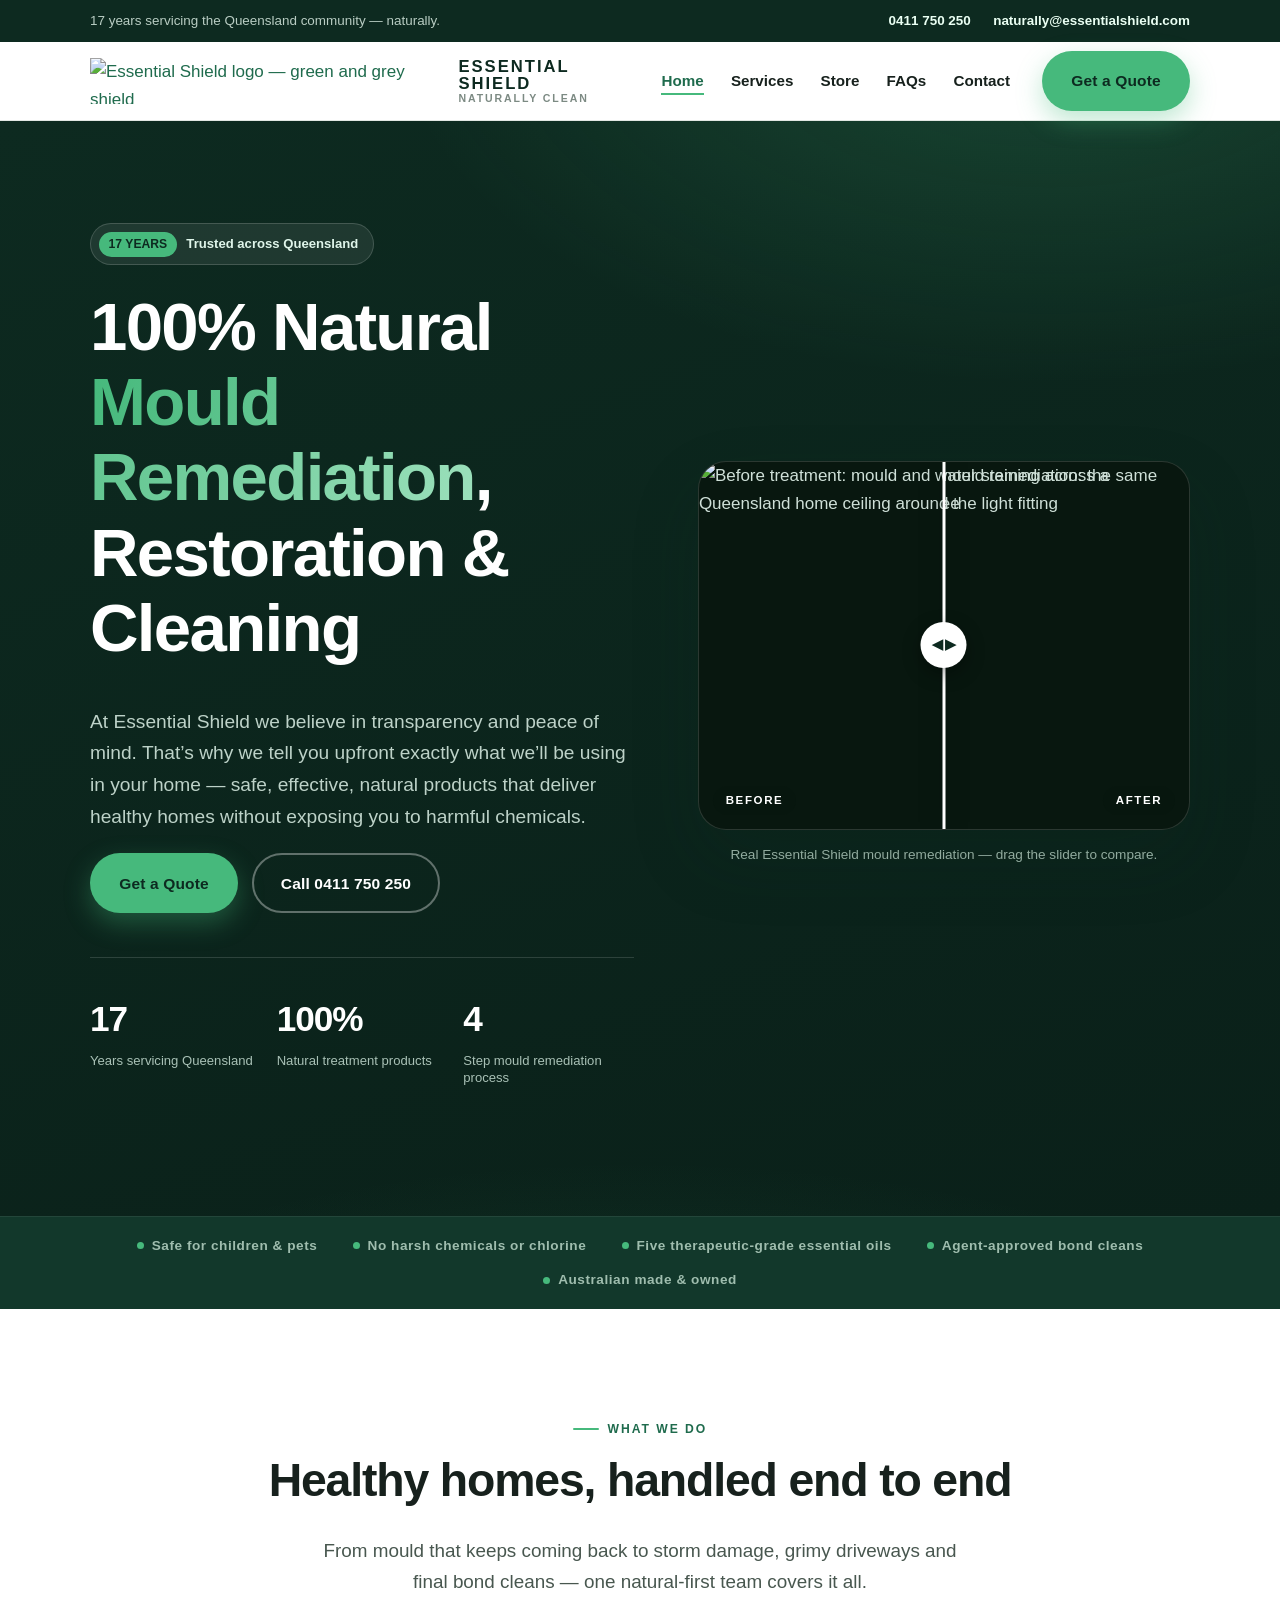
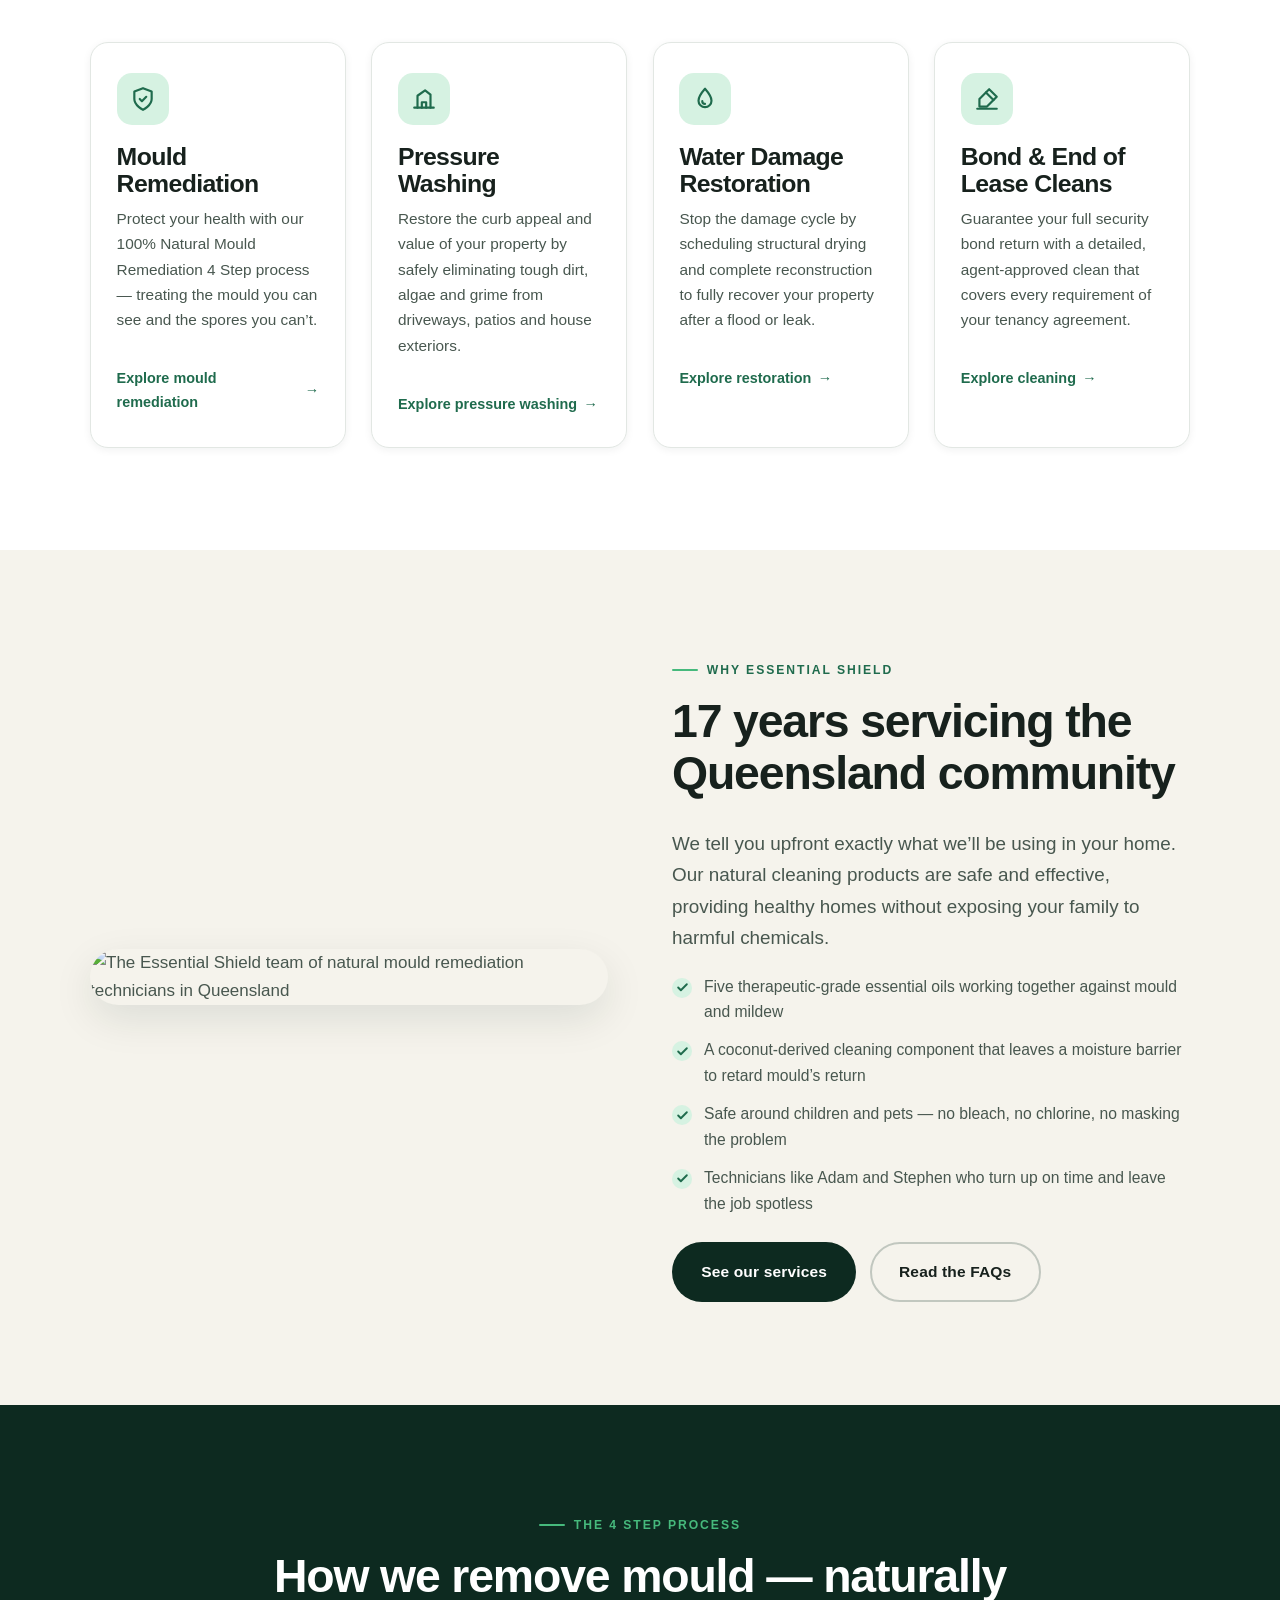
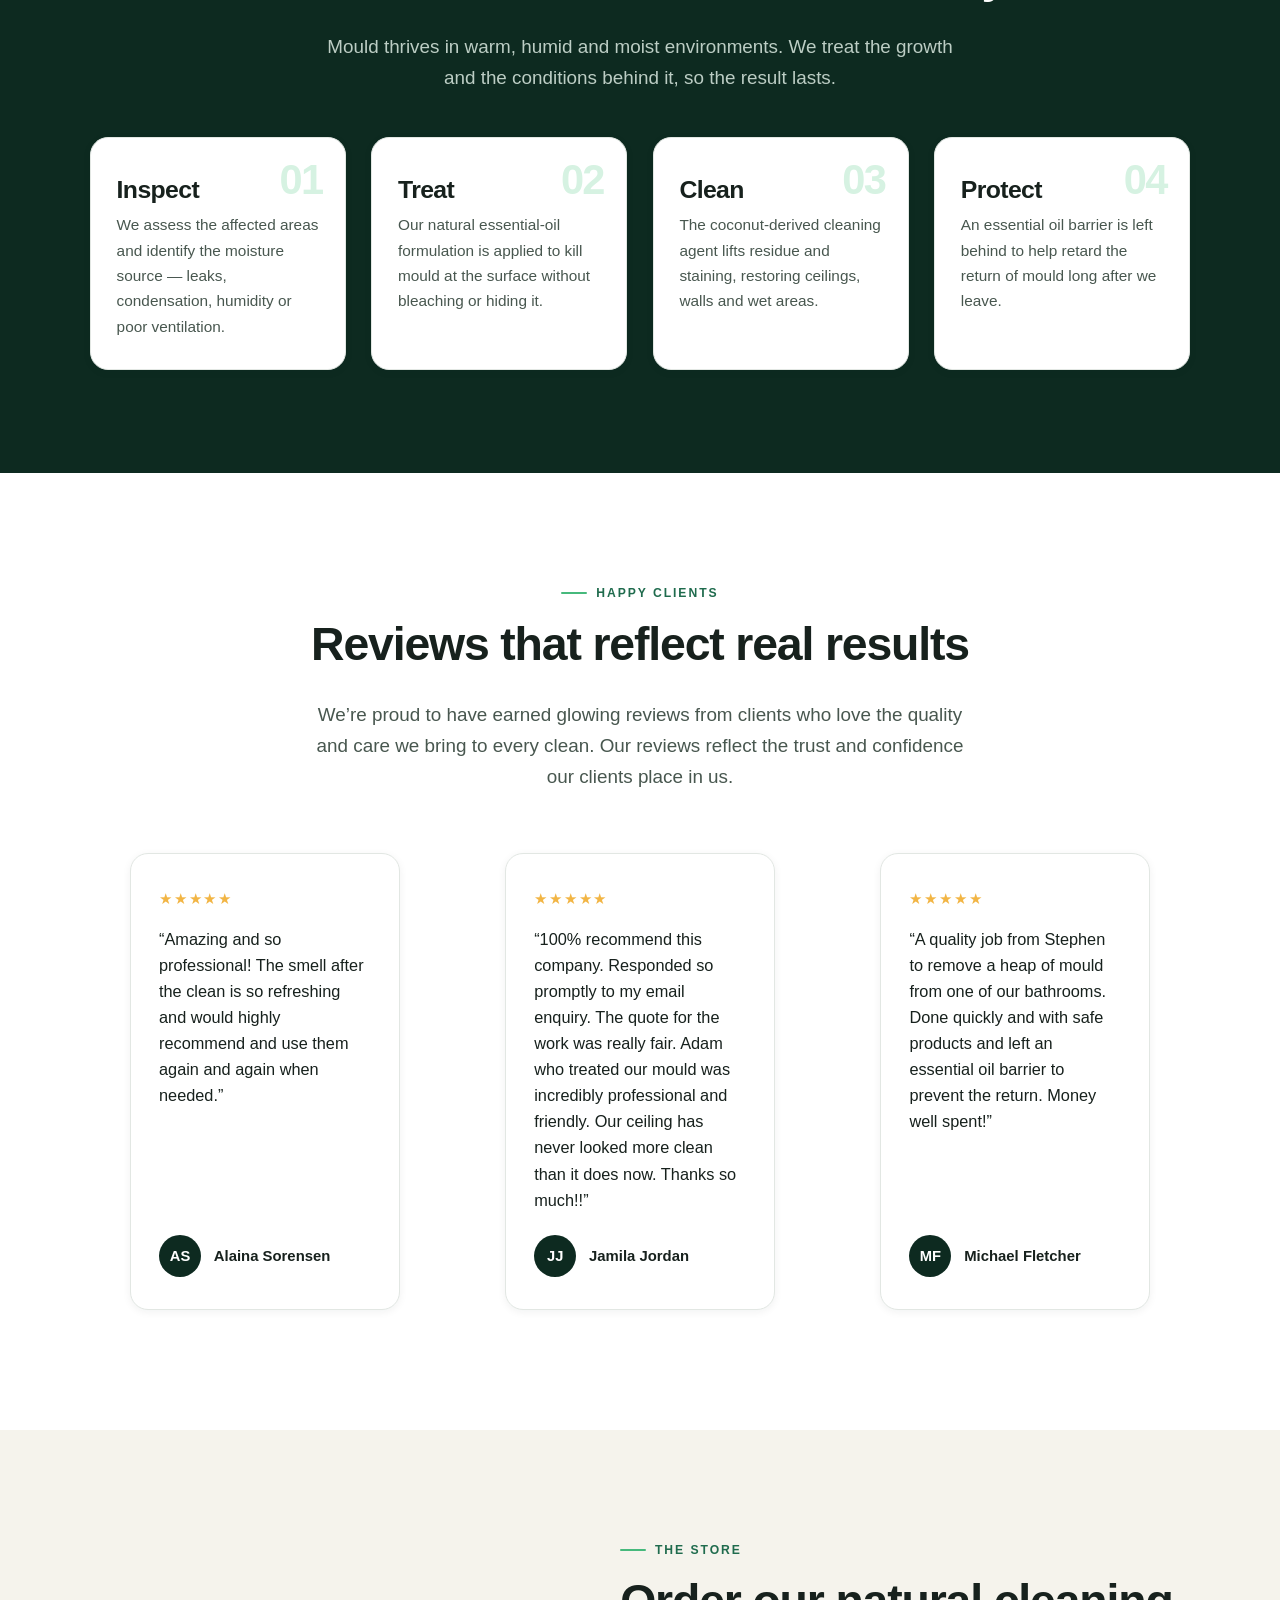
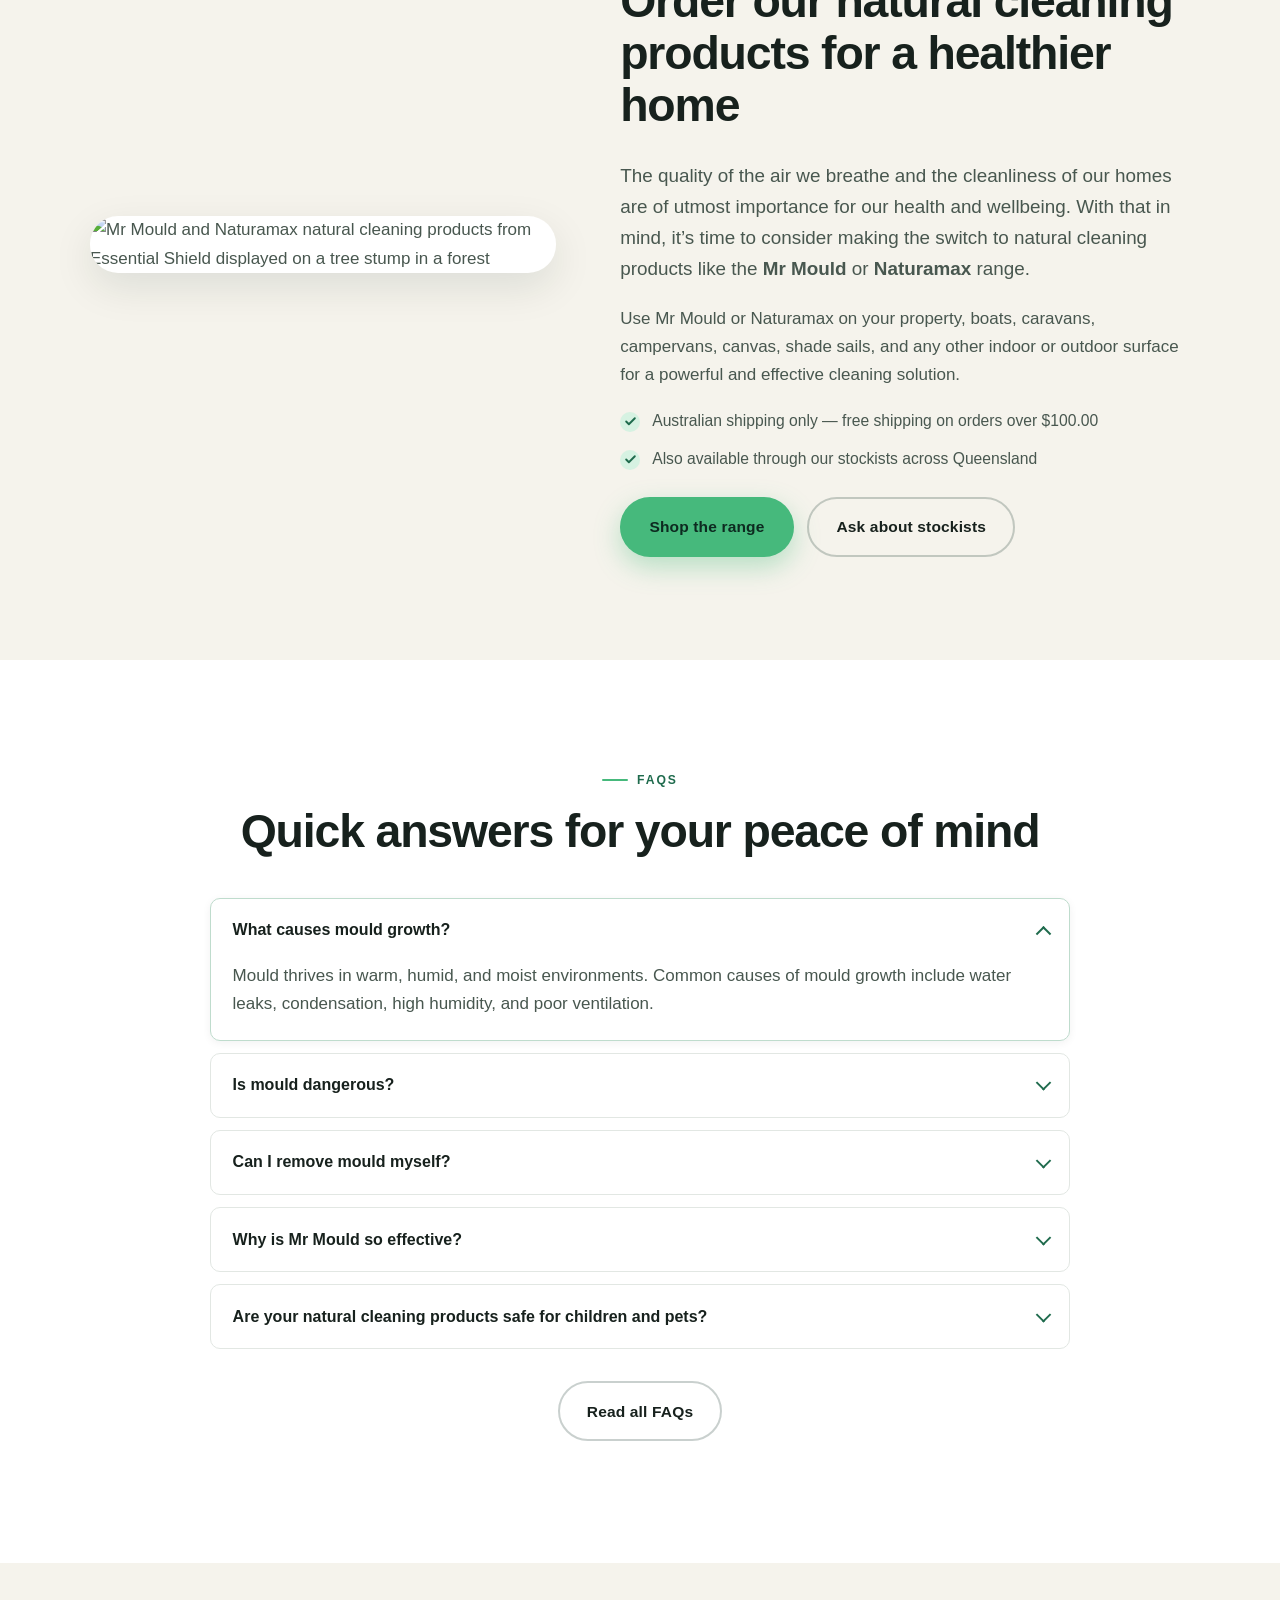
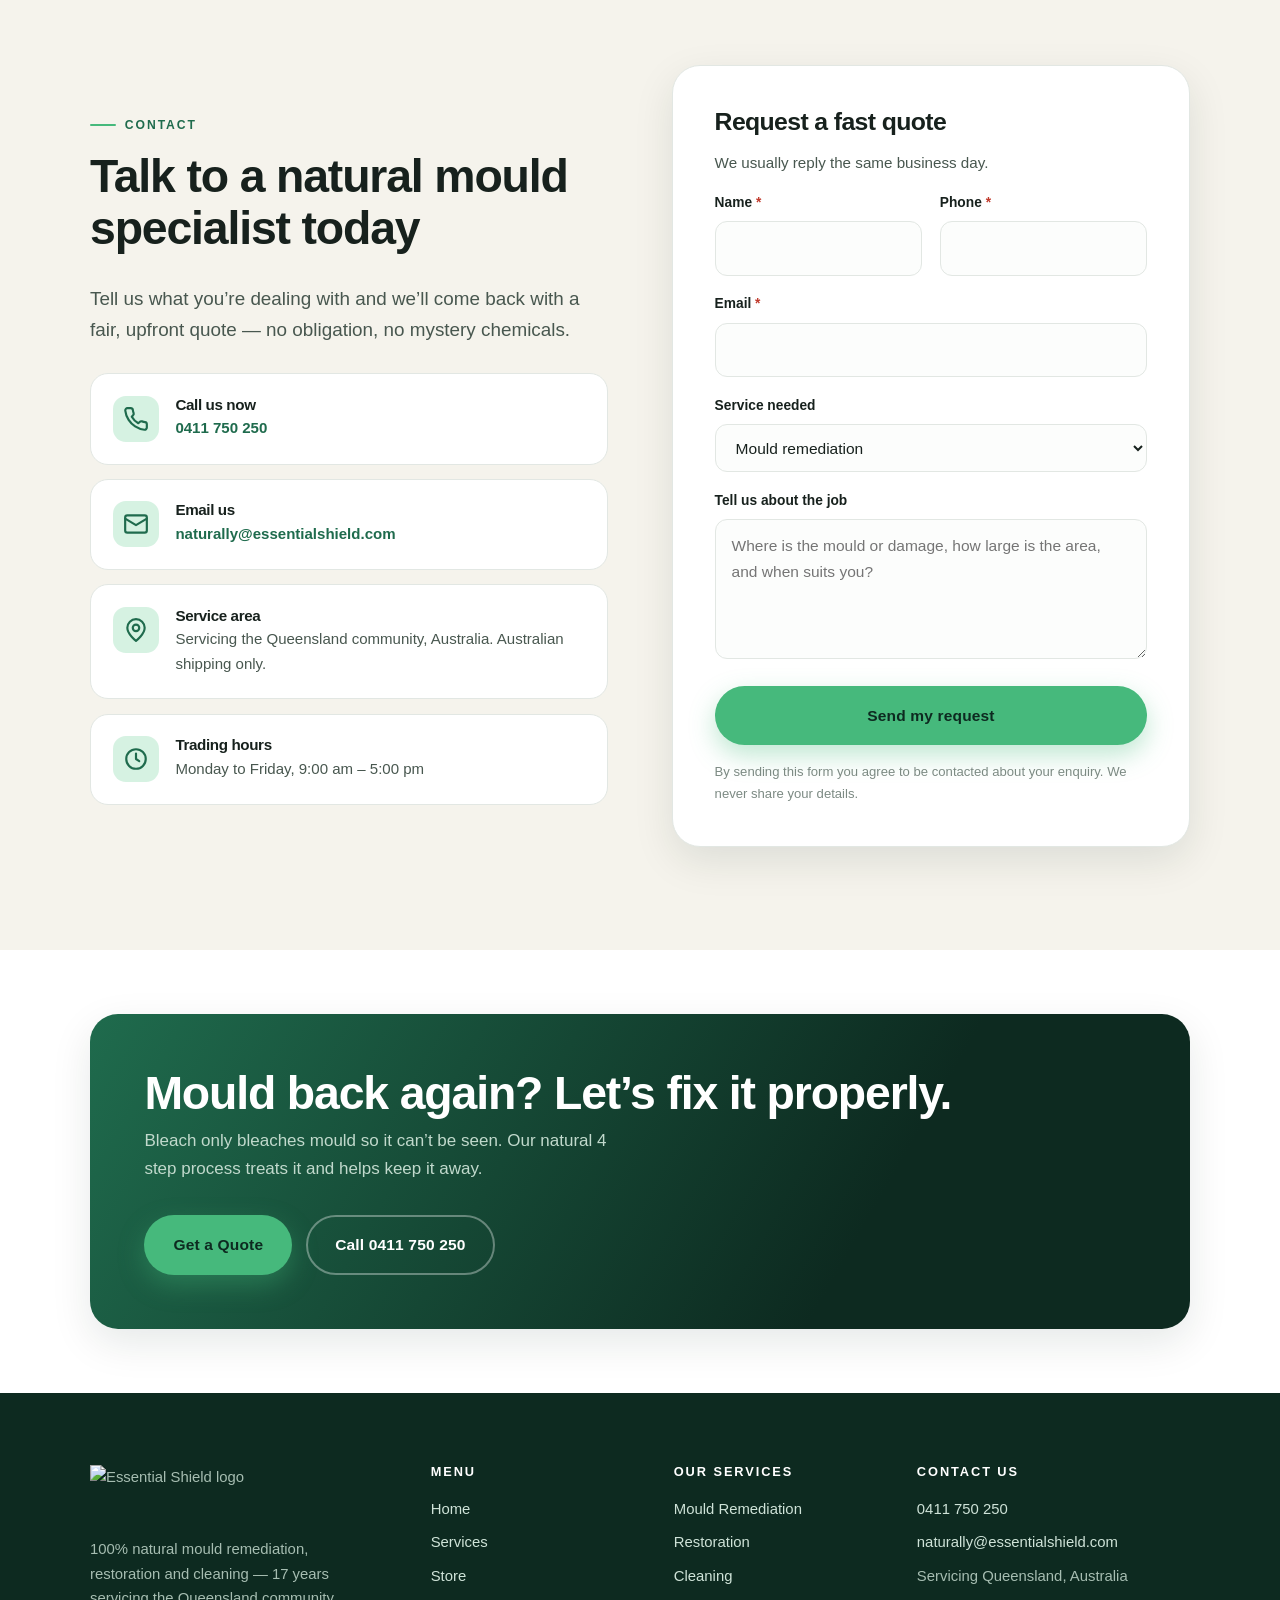
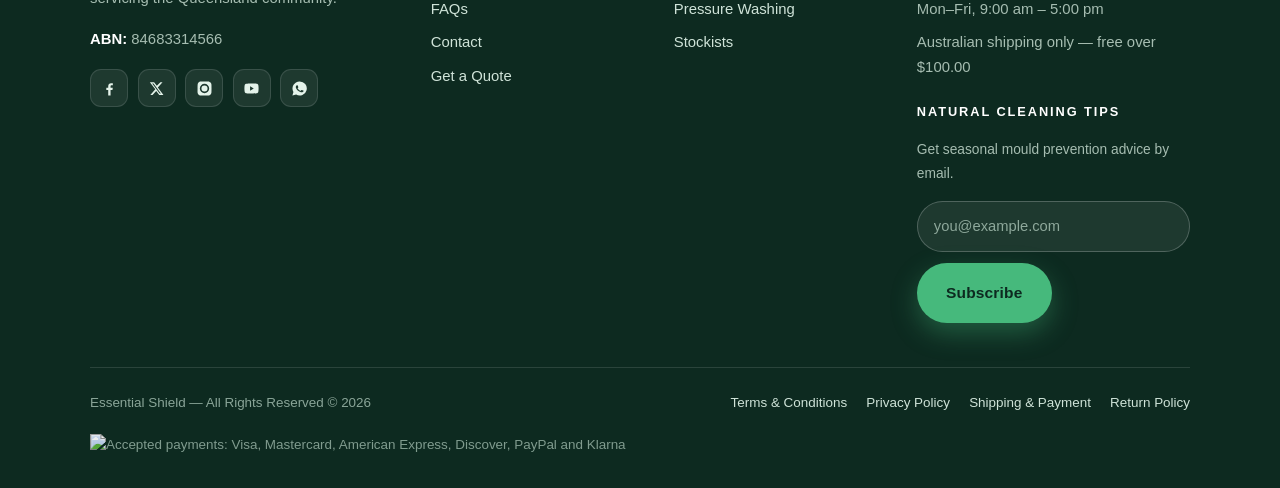
==== commit 989791cb: "feat: add visitor analytics" ====
--- a/index.html
+++ b/index.html
@@ -483,5 +483,6 @@
 </div>
 
 <script src="assets/js/main.js"></script>
+<script defer src="https://static.cloudflareinsights.com/beacon.min.js" data-cf-beacon='{"token": "0a932598fc5b4cc9baf156d875620bd1"}'></script>
 </body>
 </html>
--- a/assets/css/styles.css
+++ b/assets/css/styles.css
@@ -88,6 +88,21 @@
 .section--forest h3,
 .section--forest h4 { color: #fff; }
 
+/* Light card surfaces sit on top of the dark section, so their text must stay
+   dark — otherwise the inherited #fff headings become invisible on white. */
+.section--forest .card,
+.section--forest .quote,
+.section--forest .panel { color: var(--ink-2); }
+.section--forest .card h2,
+.section--forest .card h3,
+.section--forest .card h4,
+.section--forest .quote h3,
+.section--forest .panel h2,
+.section--forest .panel h3,
+.section--forest .panel h4 { color: var(--ink); }
+.section--forest .card .lead,
+.section--forest .panel .lead { color: var(--ink-2); }
+
 .skip-link {
   position: absolute;
   left: -9999px;
@@ -160,11 +175,17 @@
   color: var(--ink);
 }
 .btn--ghost:hover { border-color: var(--forest); color: var(--forest); }
-.section--forest .btn--ghost {
+.section--forest .btn--ghost,
+.hero .btn--ghost,
+.page-hero .btn--ghost,
+.cta-band .btn--ghost {
   border-color: rgba(255, 255, 255, .35);
   color: #fff;
 }
-.section--forest .btn--ghost:hover {
+.section--forest .btn--ghost:hover,
+.hero .btn--ghost:hover,
+.page-hero .btn--ghost:hover,
+.cta-band .btn--ghost:hover {
   border-color: #fff;
   background: rgba(255, 255, 255, .08);
   color: #fff;
